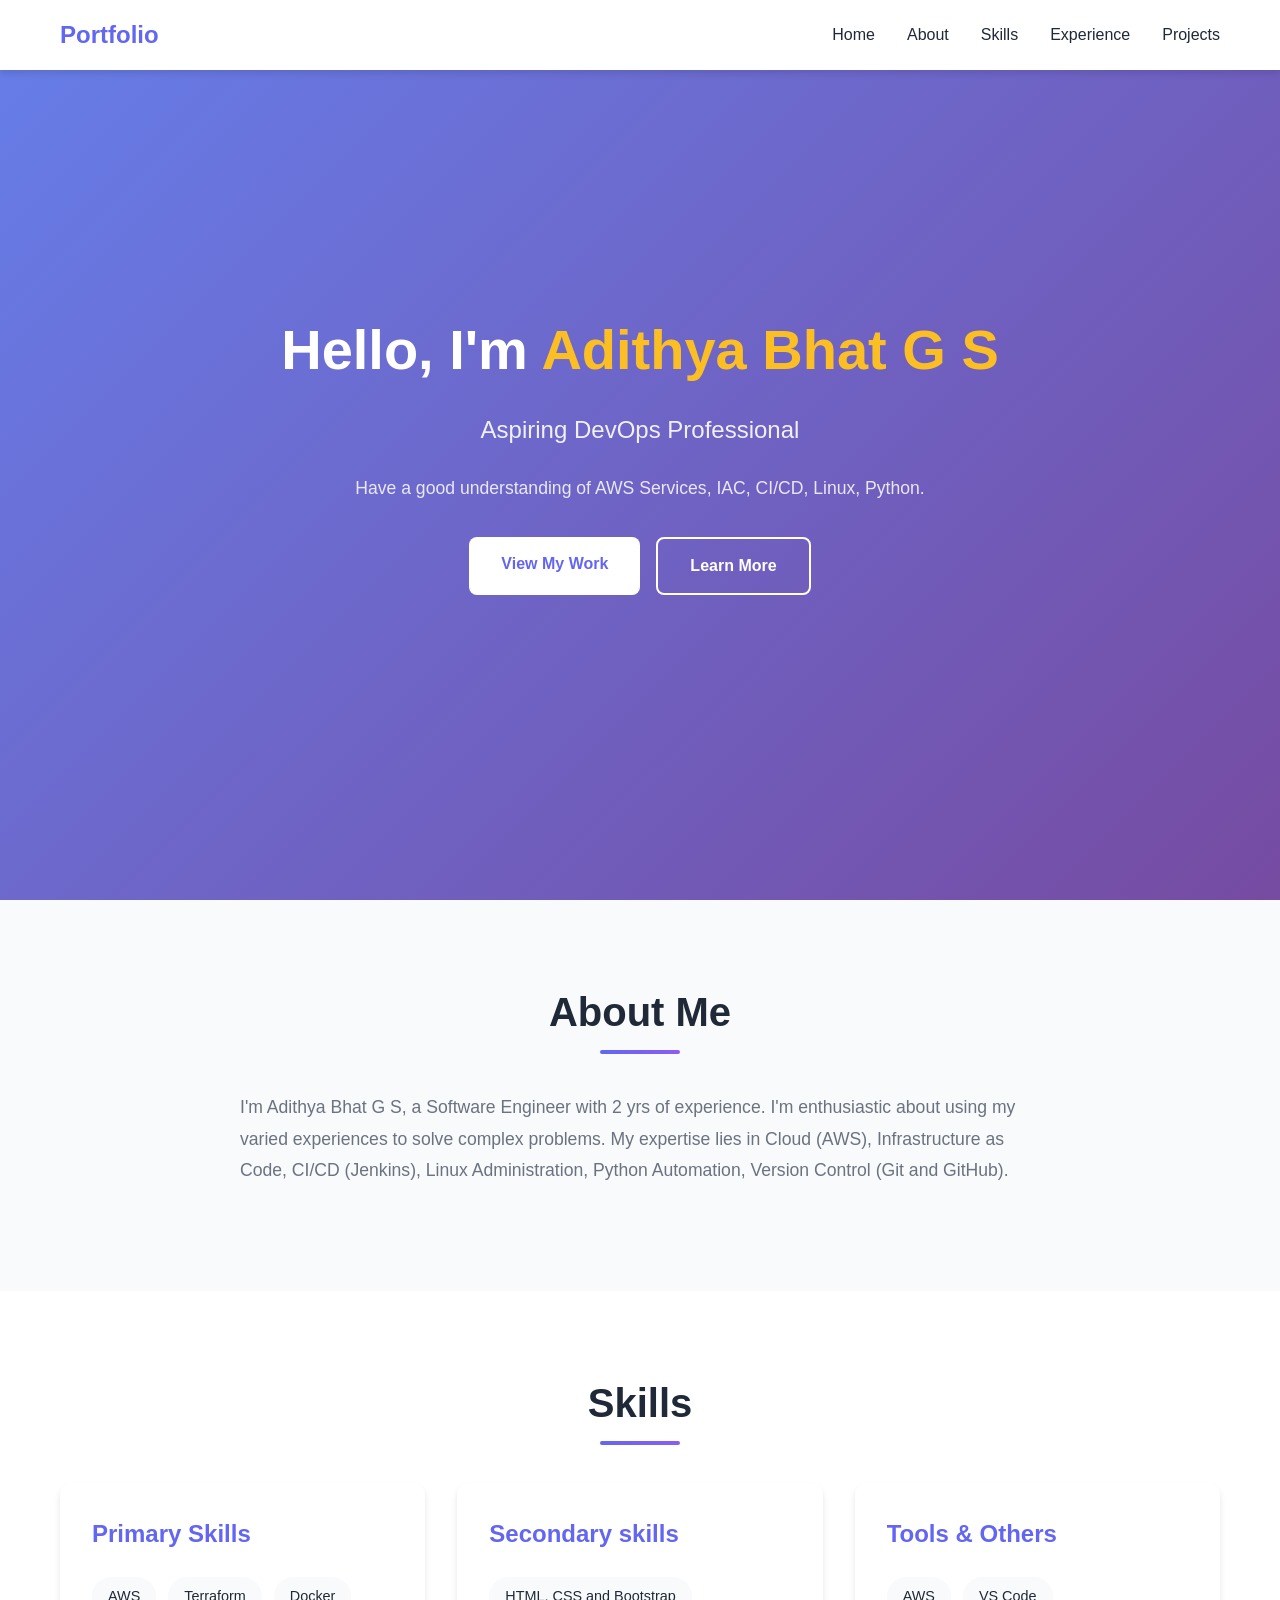
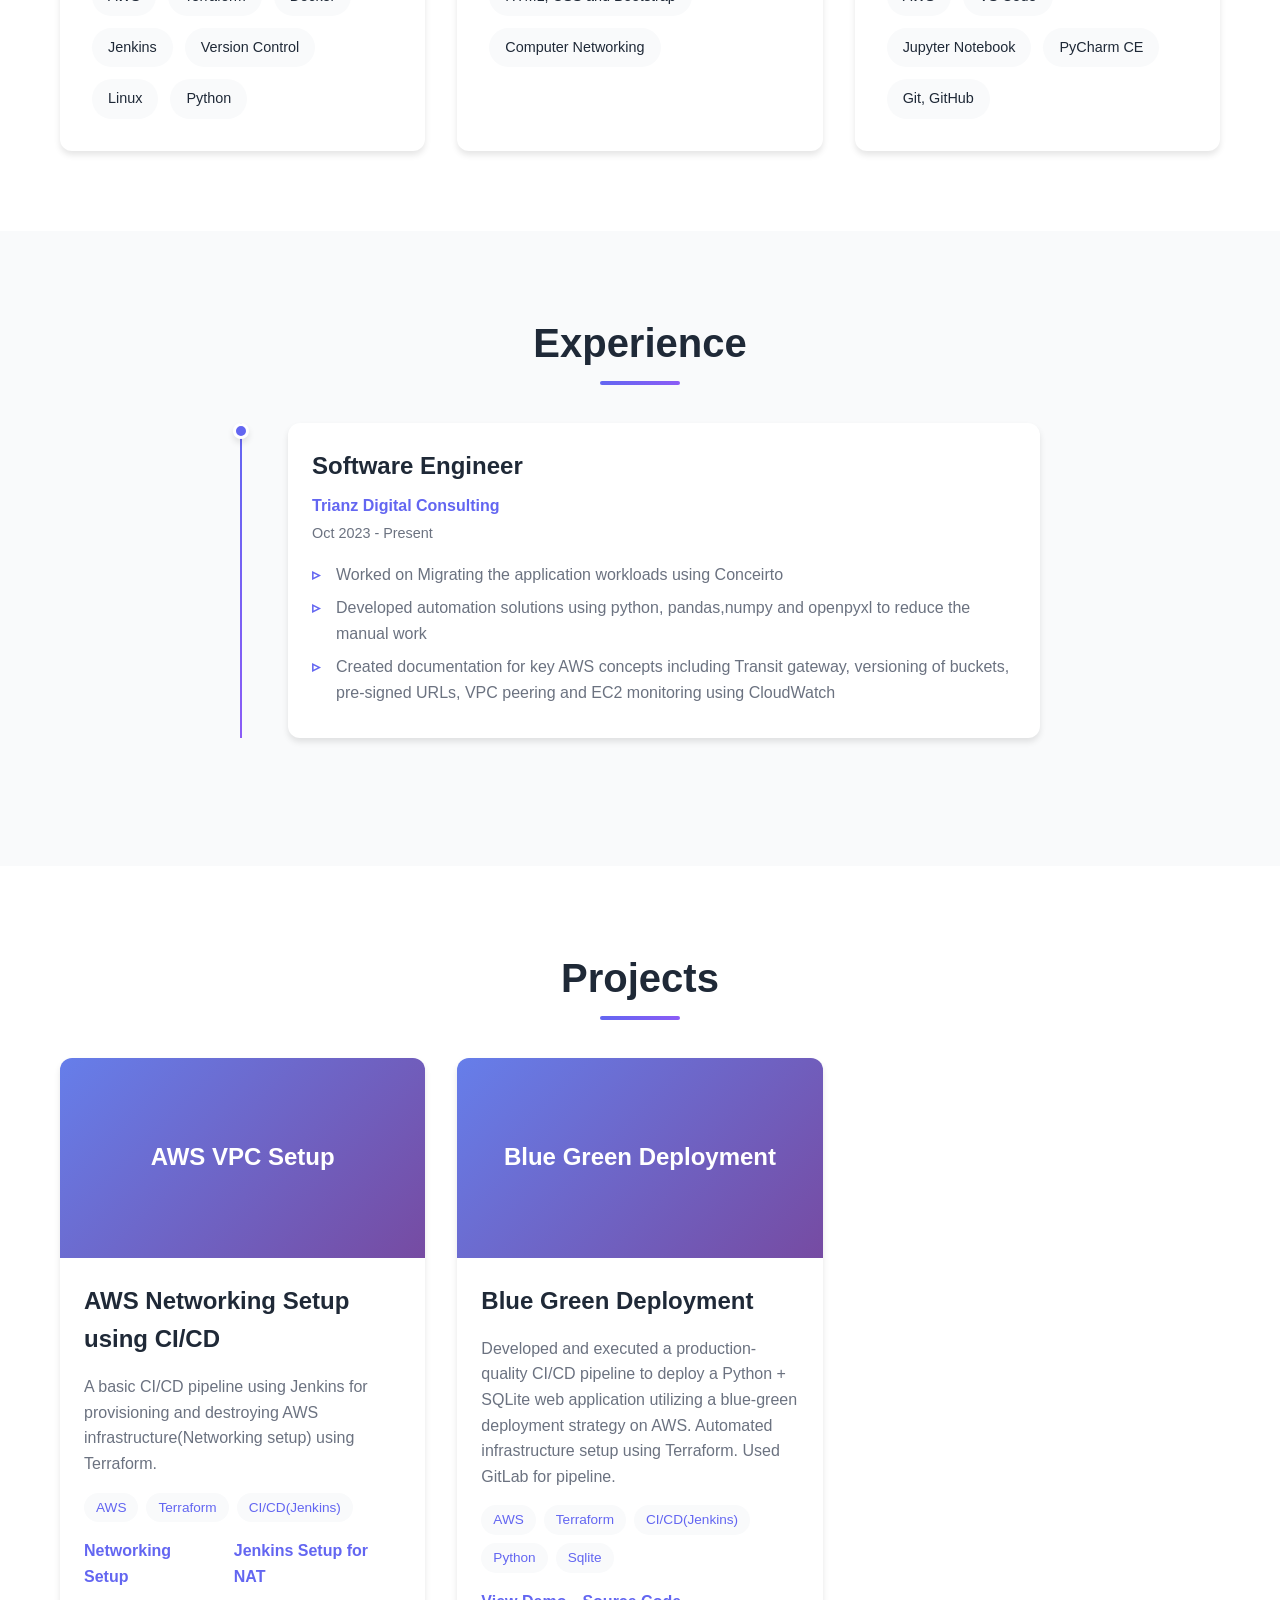
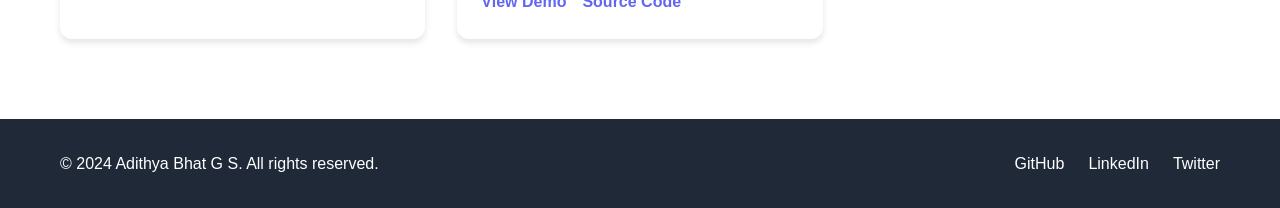
==== app/src/index.html @ 618c8de8 "Modified the creds from Access keys to IAM based authentication" ====
<!DOCTYPE html>
<html lang="en">
<head>
    <meta charset="UTF-8">
    <meta name="viewport" content="width=device-width, initial-scale=1.0">
    <meta name="description" content="Professional Portfolio - Showcasing my projects, skills, and experience">
    <title>My Portfolio</title>
    <link rel="stylesheet" href="./css/styles.css">
</head>
<body>
    <nav class="navbar">
        <div class="container">
            <div class="nav-brand">Portfolio</div>
            <ul class="nav-menu">
                <li><a href="#home" class="nav-link">Home</a></li>
                <li><a href="#about" class="nav-link">About</a></li>
                <li><a href="#skills" class="nav-link">Skills</a></li>
                <li><a href="#experience" class="nav-link">Experience</a></li>
                <li><a href="#projects" class="nav-link">Projects</a></li>
            </ul>
            <div class="hamburger">
                <span></span>
                <span></span>
                <span></span>
            </div>
        </div>
    </nav>

    <section id="home" class="hero">
        <div class="container">
            <div class="hero-content">
                <h1 class="hero-title">Hello, I'm <span class="highlight">Adithya Bhat G S</span></h1>
                <p class="hero-subtitle">Aspiring DevOps Professional</p>
                <p class="hero-description">
                    Have a good understanding of AWS Services, IAC,  CI/CD, Linux, Python.
                </p>
                <div class="hero-buttons">
                    <a href="#projects" class="btn btn-primary">View My Work</a>
                    <a href="#about" class="btn btn-secondary">Learn More</a>
                </div>
            </div>
        </div>
    </section>

    <section id="about" class="about">
        <div class="container">
            <h2 class="section-title">About Me</h2>
            <div class="about-content">
                <div class="about-text">
                    <p>
                        I'm Adithya Bhat G S, a Software Engineer with 2 yrs of experience. I'm enthusiastic about using my varied experiences to solve complex problems. My expertise lies in Cloud (AWS), Infrastructure as Code, CI/CD (Jenkins), Linux Administration, Python Automation, Version Control (Git and GitHub).
                    </p>
                </div>
            </div>
        </div>
    </section>

    <section id="skills" class="skills">
        <div class="container">
            <h2 class="section-title">Skills</h2>
            <div class="skills-grid">
                <div class="skill-category">
                    <h3 class="category-title">Primary Skills</h3>
                    <div class="skill-items">
                        <span class="skill-tag">AWS</span>
                        <span class="skill-tag">Terraform</span>
                        <span class="skill-tag">Docker</span>
                        <span class="skill-tag">Jenkins</span>
                        <span class="skill-tag">Version Control</span>
                        <span class="skill-tag">Linux</span>
                        <span class="skill-tag">Python</span>
                    </div>
                </div>
                <div class="skill-category">
                    <h3 class="category-title">Secondary skills</h3>
                    <div class="skill-items">
                        <span class="skill-tag">HTML, CSS and Bootstrap</span>
                        <span class="skill-tag">Computer Networking</span>
                    </div>
                </div>
                <div class="skill-category">
                    <h3 class="category-title">Tools & Others</h3>
                    <div class="skill-items">
                        <span class="skill-tag">AWS</span>
                        <span class="skill-tag">VS Code</span>
                        <span class="skill-tag">Jupyter Notebook</span>
                        <span class="skill-tag">PyCharm CE</span>
                        <span class="skill-tag">Git, GitHub</span>
                    </div>
                </div>
            </div>
        </div>
    </section>

    <section id="experience" class="experience">
        <div class="container">
            <h2 class="section-title">Experience</h2>
            <div class="timeline">
                <div class="timeline-item">
                    <div class="timeline-marker"></div>
                    <div class="timeline-content">
                        <h3 class="job-title">Software Engineer</h3>
                        <p class="company">Trianz Digital Consulting</p>
                        <p class="duration">Oct 2023 - Present</p>
                        <ul class="achievements">
                            <li>Worked on Migrating the application workloads using Conceirto</li>
                            <li>Developed automation solutions using python, pandas,numpy and openpyxl to reduce the manual work</li>
                            <li>Created documentation for key AWS concepts including Transit gateway, versioning of buckets, pre-signed URLs, VPC peering and EC2 monitoring using CloudWatch</li>
                        </ul>
                    </div>
                </div>
                
        </div>
    </section>

    <section id="projects" class="projects">
        <div class="container">
            <h2 class="section-title">Projects</h2>
            <div class="projects-grid">
                <div class="project-card">
                    <div class="project-image">
                        <div class="placeholder-image">AWS VPC Setup</div>
                    </div>
                    <div class="project-content">
                        <h3 class="project-title">AWS Networking Setup using CI/CD</h3>
                        <p class="project-description">
                            A basic CI/CD pipeline using Jenkins for provisioning and destroying AWS infrastructure(Networking setup) using Terraform.</p>
                        <div class="project-tags">
                            <span class="tag">AWS</span>
                            <span class="tag">Terraform</span>
                            <span class="tag">CI/CD(Jenkins)</span>
                        </div>
                        <div class="project-links">
                            <a href="https://github.com/AdithyaBhatGS/natGateway" class="project-link">Networking Setup </a>
                            <a href="https://github.com/AdithyaBhatGS/jenkins-setup" class="project-link">Jenkins Setup for NAT</a>
                        </div>
                    </div>
                </div>
                <div class="project-card">
                    <div class="project-image">
                        <div class="placeholder-image">Blue Green Deployment</div>
                    </div>
                    <div class="project-content">
                        <h3 class="project-title">Blue Green Deployment</h3>
                        <p class="project-description">
                            Developed and executed a production-quality CI/CD pipeline to deploy a Python + SQLite web application utilizing a blue-green deployment strategy on AWS. Automated infrastructure setup using Terraform. Used GitLab for pipeline.
                        </p>
                        <div class="project-tags">
                            <span class="tag">AWS</span>
                            <span class="tag">Terraform</span>
                            <span class="tag">CI/CD(Jenkins)</span>
                            <span class="tag">Python</span>
                            <span class="tag">Sqlite</span>
                        </div>
                        <div class="project-links">
                            <a href="#" class="project-link">View Demo</a>
                            <a href="#" class="project-link">Source Code</a>
                        </div>
                    </div>
                </div>
            </div>
        </div>
    </section>

    <footer class="footer">
        <div class="container">
            <div class="footer-content">
                <p>&copy; 2024 Adithya Bhat G S. All rights reserved.</p>
                <div class="social-links">
                    <a href="https://github.com/AdithyaBhatGS" class="social-link">GitHub</a>
                    <a href="#" class="social-link">LinkedIn</a>
                    <a href="#" class="social-link">Twitter</a>
                </div>
            </div>
        </div>
    </footer>

    <script src="./js/script.js"></script>
</body>
</html>
---- app/src/css/styles.css ----
* {
    margin: 0;
    padding: 0;
    box-sizing: border-box;
}

:root {
    --primary-color: #6366f1;
    --secondary-color: #8b5cf6;
    --text-dark: #1f2937;
    --text-light: #6b7280;
    --bg-light: #f9fafb;
    --white: #ffffff;
    --border-color: #e5e7eb;
    --shadow: 0 4px 6px rgba(0, 0, 0, 0.1);
    --shadow-lg: 0 10px 25px rgba(0, 0, 0, 0.1);
}

html {
    scroll-behavior: smooth;
}

body {
    font-family: -apple-system, BlinkMacSystemFont, 'Segoe UI', Roboto, 'Helvetica Neue', Arial, sans-serif;
    line-height: 1.6;
    color: var(--text-dark);
    background-color: var(--white);
}

.container {
    max-width: 1200px;
    margin: 0 auto;
    padding: 0 20px;
}

.navbar {
    position: fixed;
    top: 0;
    width: 100%;
    background-color: var(--white);
    box-shadow: var(--shadow);
    z-index: 1000;
    transition: all 0.3s ease;
}

.navbar .container {
    display: flex;
    justify-content: space-between;
    align-items: center;
    padding: 1rem 20px;
}

.nav-brand {
    font-size: 1.5rem;
    font-weight: 700;
    color: var(--primary-color);
}

.nav-menu {
    display: flex;
    list-style: none;
    gap: 2rem;
}

.nav-link {
    text-decoration: none;
    color: var(--text-dark);
    font-weight: 500;
    transition: color 0.3s ease;
    position: relative;
}

.nav-link::after {
    content: '';
    position: absolute;
    bottom: -5px;
    left: 0;
    width: 0;
    height: 2px;
    background-color: var(--primary-color);
    transition: width 0.3s ease;
}

.nav-link:hover {
    color: var(--primary-color);
}

.nav-link:hover::after {
    width: 100%;
}

.hamburger {
    display: none;
    flex-direction: column;
    cursor: pointer;
    gap: 4px;
}

.hamburger span {
    width: 25px;
    height: 3px;
    background-color: var(--text-dark);
    transition: all 0.3s ease;
}

.hero {
    min-height: 100vh;
    display: flex;
    align-items: center;
    background: linear-gradient(135deg, #667eea 0%, #764ba2 100%);
    color: var(--white);
    padding-top: 80px;
}

.hero-content {
    text-align: center;
    animation: fadeInUp 1s ease;
}

.hero-title {
    font-size: 3.5rem;
    margin-bottom: 1rem;
    font-weight: 700;
}

.highlight {
    color: #fbbf24;
}

.hero-subtitle {
    font-size: 1.5rem;
    margin-bottom: 1.5rem;
    opacity: 0.9;
}

.hero-description {
    font-size: 1.1rem;
    max-width: 600px;
    margin: 0 auto 2rem;
    opacity: 0.85;
    line-height: 1.8;
}

.hero-buttons {
    display: flex;
    gap: 1rem;
    justify-content: center;
    flex-wrap: wrap;
}

.btn {
    padding: 0.875rem 2rem;
    text-decoration: none;
    border-radius: 8px;
    font-weight: 600;
    transition: all 0.3s ease;
    display: inline-block;
}

.btn-primary {
    background-color: var(--white);
    color: var(--primary-color);
}

.btn-primary:hover {
    transform: translateY(-2px);
    box-shadow: var(--shadow-lg);
}

.btn-secondary {
    background-color: transparent;
    color: var(--white);
    border: 2px solid var(--white);
}

.btn-secondary:hover {
    background-color: var(--white);
    color: var(--primary-color);
}

section {
    padding: 5rem 0;
}

.section-title {
    font-size: 2.5rem;
    text-align: center;
    margin-bottom: 3rem;
    position: relative;
    color: var(--text-dark);
}

.section-title::after {
    content: '';
    position: absolute;
    bottom: -10px;
    left: 50%;
    transform: translateX(-50%);
    width: 80px;
    height: 4px;
    background: linear-gradient(90deg, var(--primary-color), var(--secondary-color));
    border-radius: 2px;
}

.about {
    background-color: var(--bg-light);
}

.about-content {
    max-width: 800px;
    margin: 0 auto;
}

.about-text p {
    font-size: 1.1rem;
    color: var(--text-light);
    margin-bottom: 1.5rem;
    line-height: 1.8;
}

.skills-grid {
    display: grid;
    grid-template-columns: repeat(auto-fit, minmax(280px, 1fr));
    gap: 2rem;
}

.skill-category {
    background-color: var(--white);
    padding: 2rem;
    border-radius: 12px;
    box-shadow: var(--shadow);
    transition: transform 0.3s ease;
}

.skill-category:hover {
    transform: translateY(-5px);
}

.category-title {
    font-size: 1.5rem;
    margin-bottom: 1.5rem;
    color: var(--primary-color);
}

.skill-items {
    display: flex;
    flex-wrap: wrap;
    gap: 0.75rem;
}

.skill-tag {
    background-color: var(--bg-light);
    color: var(--text-dark);
    padding: 0.5rem 1rem;
    border-radius: 20px;
    font-size: 0.9rem;
    font-weight: 500;
    transition: all 0.3s ease;
}

.skill-tag:hover {
    background-color: var(--primary-color);
    color: var(--white);
    transform: scale(1.05);
}

.experience {
    background-color: var(--bg-light);
}

.timeline {
    max-width: 800px;
    margin: 0 auto;
    position: relative;
}

.timeline::before {
    content: '';
    position: absolute;
    left: 0;
    top: 0;
    bottom: 0;
    width: 2px;
    background: linear-gradient(180deg, var(--primary-color), var(--secondary-color));
}

.timeline-item {
    position: relative;
    padding-left: 3rem;
    margin-bottom: 3rem;
}

.timeline-marker {
    position: absolute;
    left: -7px;
    top: 0;
    width: 16px;
    height: 16px;
    border-radius: 50%;
    background-color: var(--primary-color);
    border: 3px solid var(--white);
    box-shadow: var(--shadow);
}

.timeline-content {
    background-color: var(--white);
    padding: 1.5rem;
    border-radius: 12px;
    box-shadow: var(--shadow);
    transition: transform 0.3s ease;
}

.timeline-content:hover {
    transform: translateX(5px);
}

.job-title {
    font-size: 1.5rem;
    color: var(--text-dark);
    margin-bottom: 0.5rem;
}

.company {
    color: var(--primary-color);
    font-weight: 600;
    margin-bottom: 0.25rem;
}

.duration {
    color: var(--text-light);
    font-size: 0.9rem;
    margin-bottom: 1rem;
}

.achievements {
    list-style: none;
    margin-left: 0;
}

.achievements li {
    padding-left: 1.5rem;
    margin-bottom: 0.5rem;
    position: relative;
    color: var(--text-light);
}

.achievements li::before {
    content: '▹';
    position: absolute;
    left: 0;
    color: var(--primary-color);
    font-weight: bold;
}

.projects-grid {
    display: grid;
    grid-template-columns: repeat(auto-fill, minmax(300px, 1fr));
    gap: 2rem;
}

.project-card {
    background-color: var(--white);
    border-radius: 12px;
    overflow: hidden;
    box-shadow: var(--shadow);
    transition: all 0.3s ease;
}

.project-card:hover {
    transform: translateY(-10px);
    box-shadow: var(--shadow-lg);
}

.project-image {
    height: 200px;
    background: linear-gradient(135deg, #667eea 0%, #764ba2 100%);
    display: flex;
    align-items: center;
    justify-content: center;
}

.placeholder-image {
    color: var(--white);
    font-size: 1.5rem;
    font-weight: 600;
}

.project-content {
    padding: 1.5rem;
}

.project-title {
    font-size: 1.5rem;
    margin-bottom: 1rem;
    color: var(--text-dark);
}

.project-description {
    color: var(--text-light);
    margin-bottom: 1rem;
    line-height: 1.6;
}

.project-tags {
    display: flex;
    flex-wrap: wrap;
    gap: 0.5rem;
    margin-bottom: 1rem;
}

.tag {
    background-color: var(--bg-light);
    color: var(--primary-color);
    padding: 0.25rem 0.75rem;
    border-radius: 15px;
    font-size: 0.85rem;
    font-weight: 500;
}

.project-links {
    display: flex;
    gap: 1rem;
}

.project-link {
    color: var(--primary-color);
    text-decoration: none;
    font-weight: 600;
    transition: color 0.3s ease;
}

.project-link:hover {
    color: var(--secondary-color);
    text-decoration: underline;
}

.footer {
    background-color: var(--text-dark);
    color: var(--white);
    padding: 2rem 0;
    text-align: center;
}

.footer-content {
    display: flex;
    justify-content: space-between;
    align-items: center;
    flex-wrap: wrap;
    gap: 1rem;
}

.social-links {
    display: flex;
    gap: 1.5rem;
}

.social-link {
    color: var(--white);
    text-decoration: none;
    transition: color 0.3s ease;
}

.social-link:hover {
    color: var(--primary-color);
}

@keyframes fadeInUp {
    from {
        opacity: 0;
        transform: translateY(30px);
    }
    to {
        opacity: 1;
        transform: translateY(0);
    }
}

@media (max-width: 768px) {
    .nav-menu {
        position: fixed;
        left: -100%;
        top: 70px;
        flex-direction: column;
        background-color: var(--white);
        width: 100%;
        text-align: center;
        transition: left 0.3s ease;
        box-shadow: var(--shadow);
        padding: 2rem 0;
    }

    .nav-menu.active {
        left: 0;
    }

    .hamburger {
        display: flex;
    }

    .hamburger.active span:nth-child(1) {
        transform: rotate(45deg) translate(5px, 5px);
    }

    .hamburger.active span:nth-child(2) {
        opacity: 0;
    }

    .hamburger.active span:nth-child(3) {
        transform: rotate(-45deg) translate(7px, -6px);
    }

    .hero-title {
        font-size: 2.5rem;
    }

    .hero-subtitle {
        font-size: 1.2rem;
    }

    .section-title {
        font-size: 2rem;
    }

    .timeline::before {
        left: 0;
    }

    .projects-grid {
        grid-template-columns: 1fr;
    }

    .footer-content {
        flex-direction: column;
        text-align: center;
    }
}

@media (max-width: 480px) {
    .hero-title {
        font-size: 2rem;
    }

    .hero-buttons {
        flex-direction: column;
    }

    .btn {
        width: 100%;
    }
}
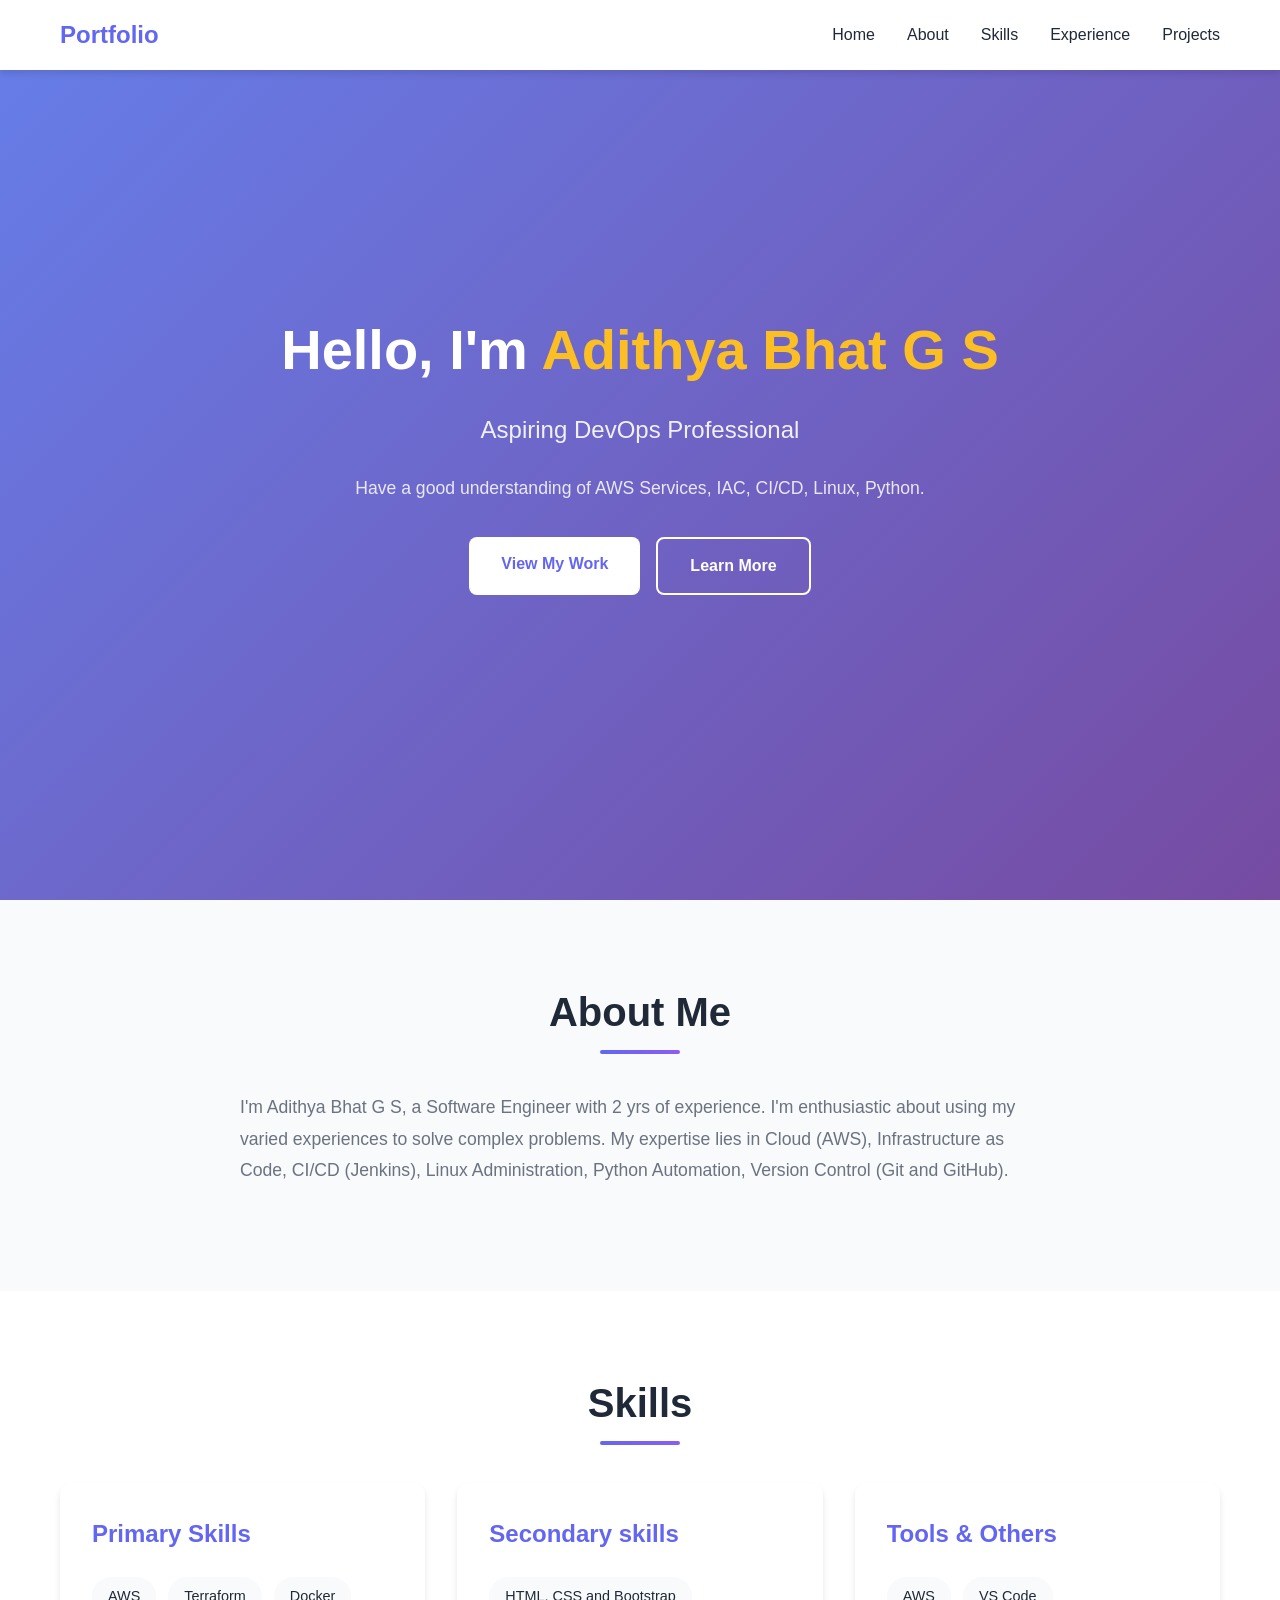
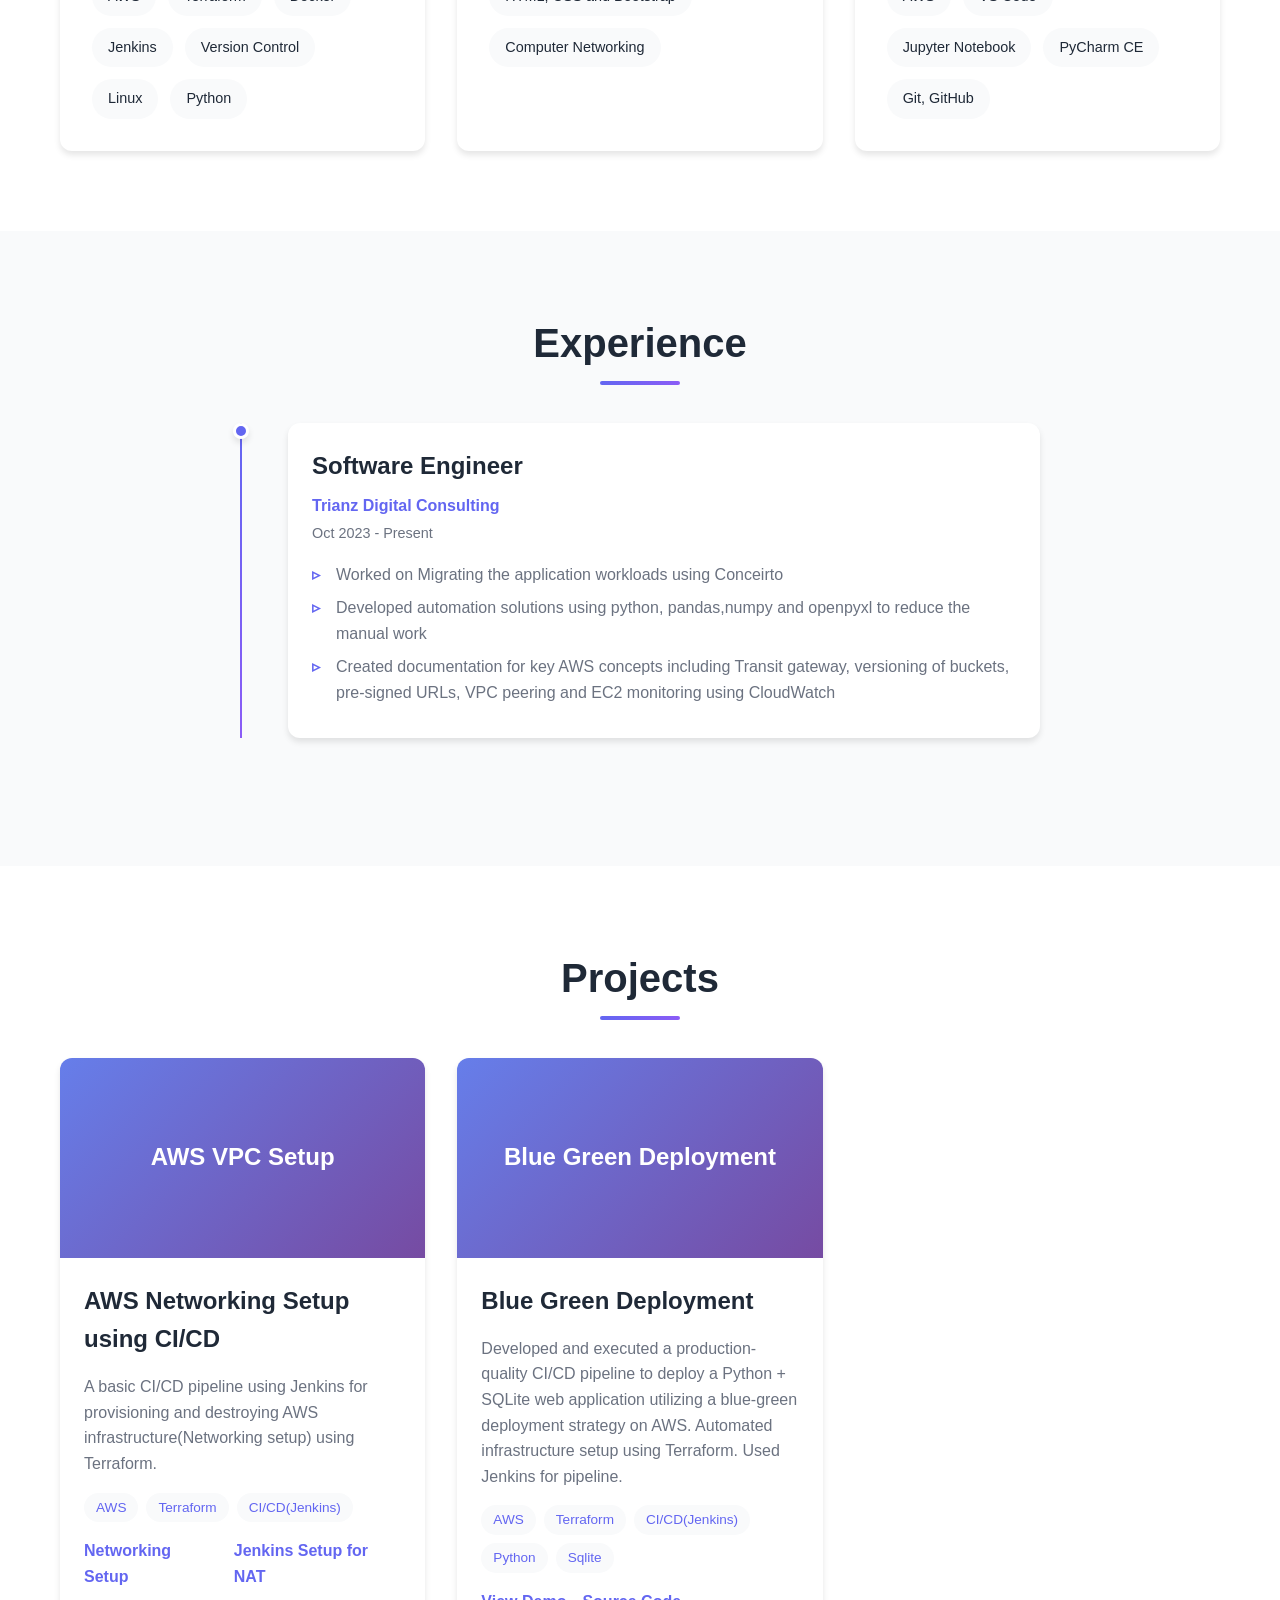
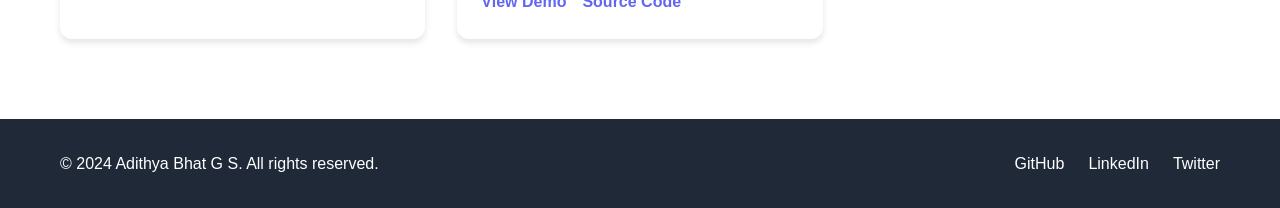
==== commit d5b7b9bb: "Modified the app and infra to trigger the dev and prod" ====
--- a/app/src/index.html
+++ b/app/src/index.html
@@ -143,7 +143,7 @@
                     <div class="project-content">
                         <h3 class="project-title">Blue Green Deployment</h3>
                         <p class="project-description">
-                            Developed and executed a production-quality CI/CD pipeline to deploy a Python + SQLite web application utilizing a blue-green deployment strategy on AWS. Automated infrastructure setup using Terraform. Used GitLab for pipeline.
+                            Developed and executed a production-quality CI/CD pipeline to deploy a Python + SQLite web application utilizing a blue-green deployment strategy on AWS. Automated infrastructure setup using Terraform. Used Jenkins for pipeline.
                         </p>
                         <div class="project-tags">
                             <span class="tag">AWS</span>
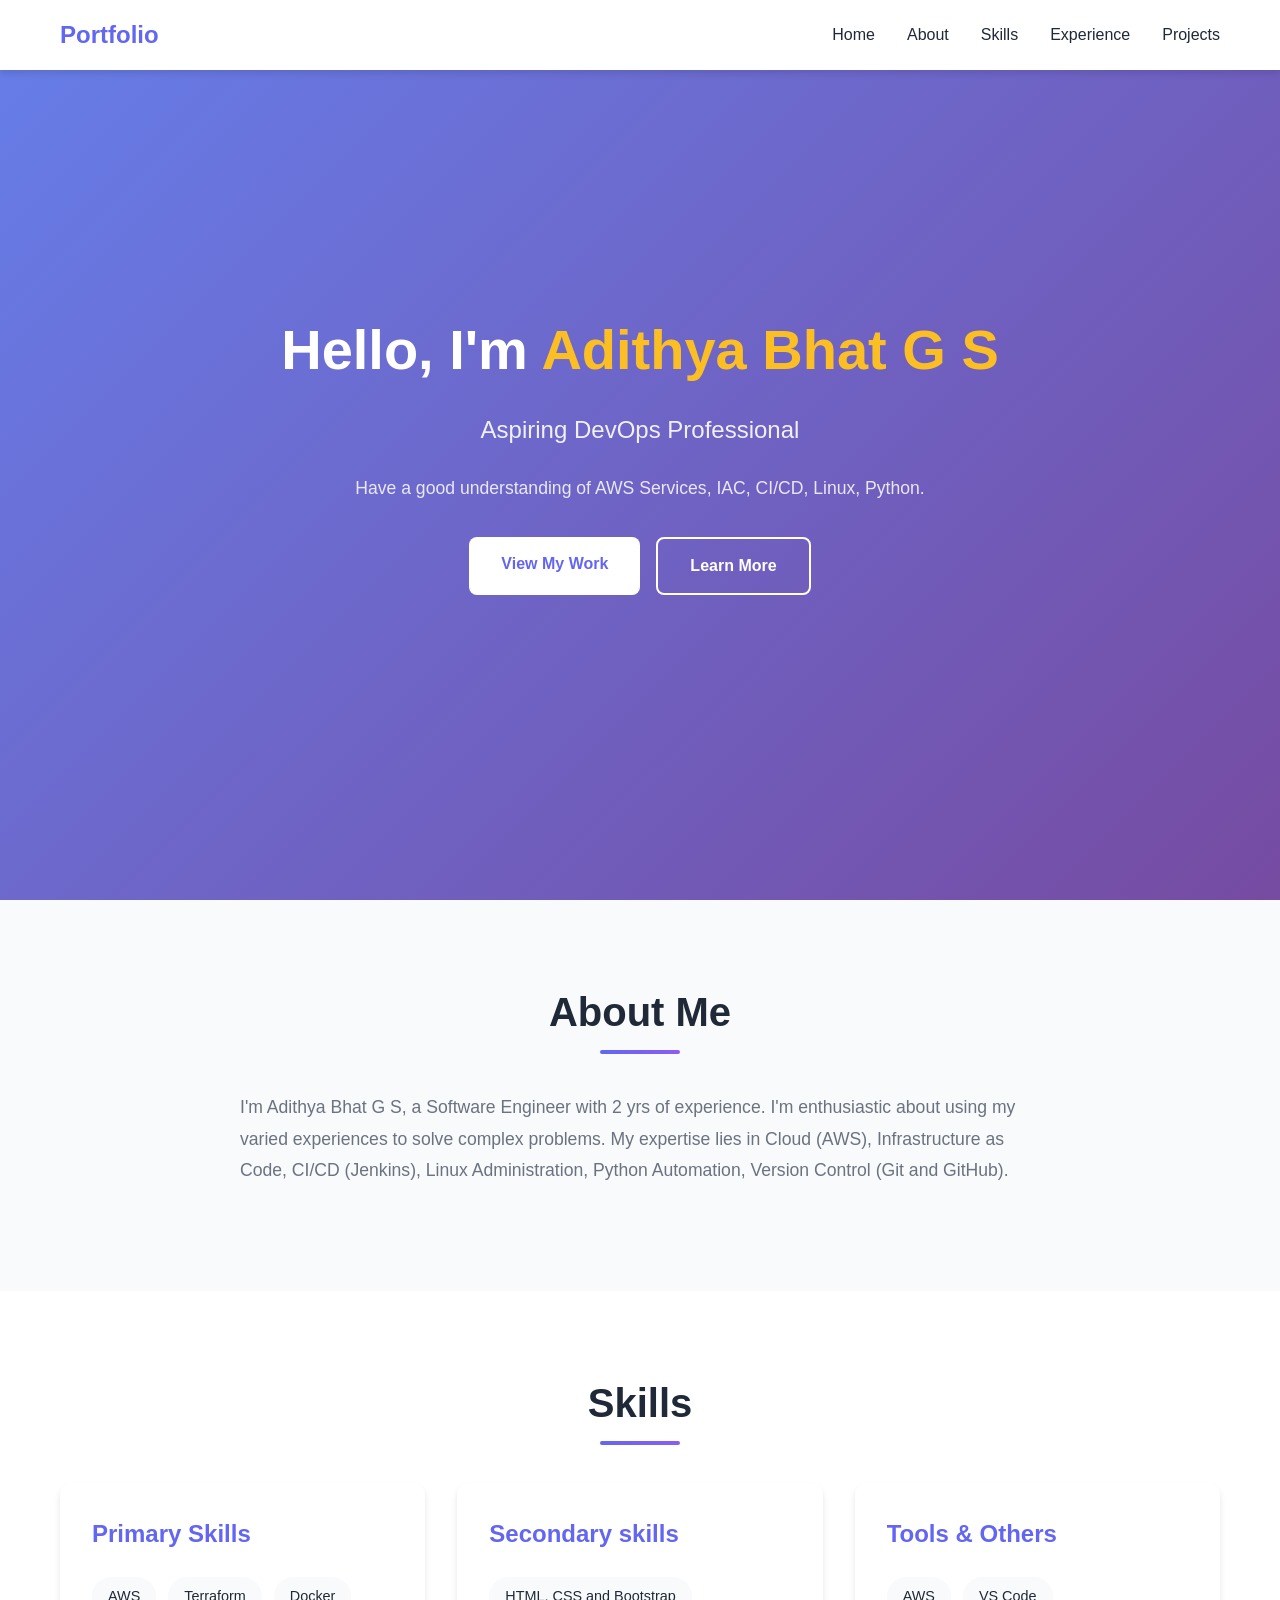
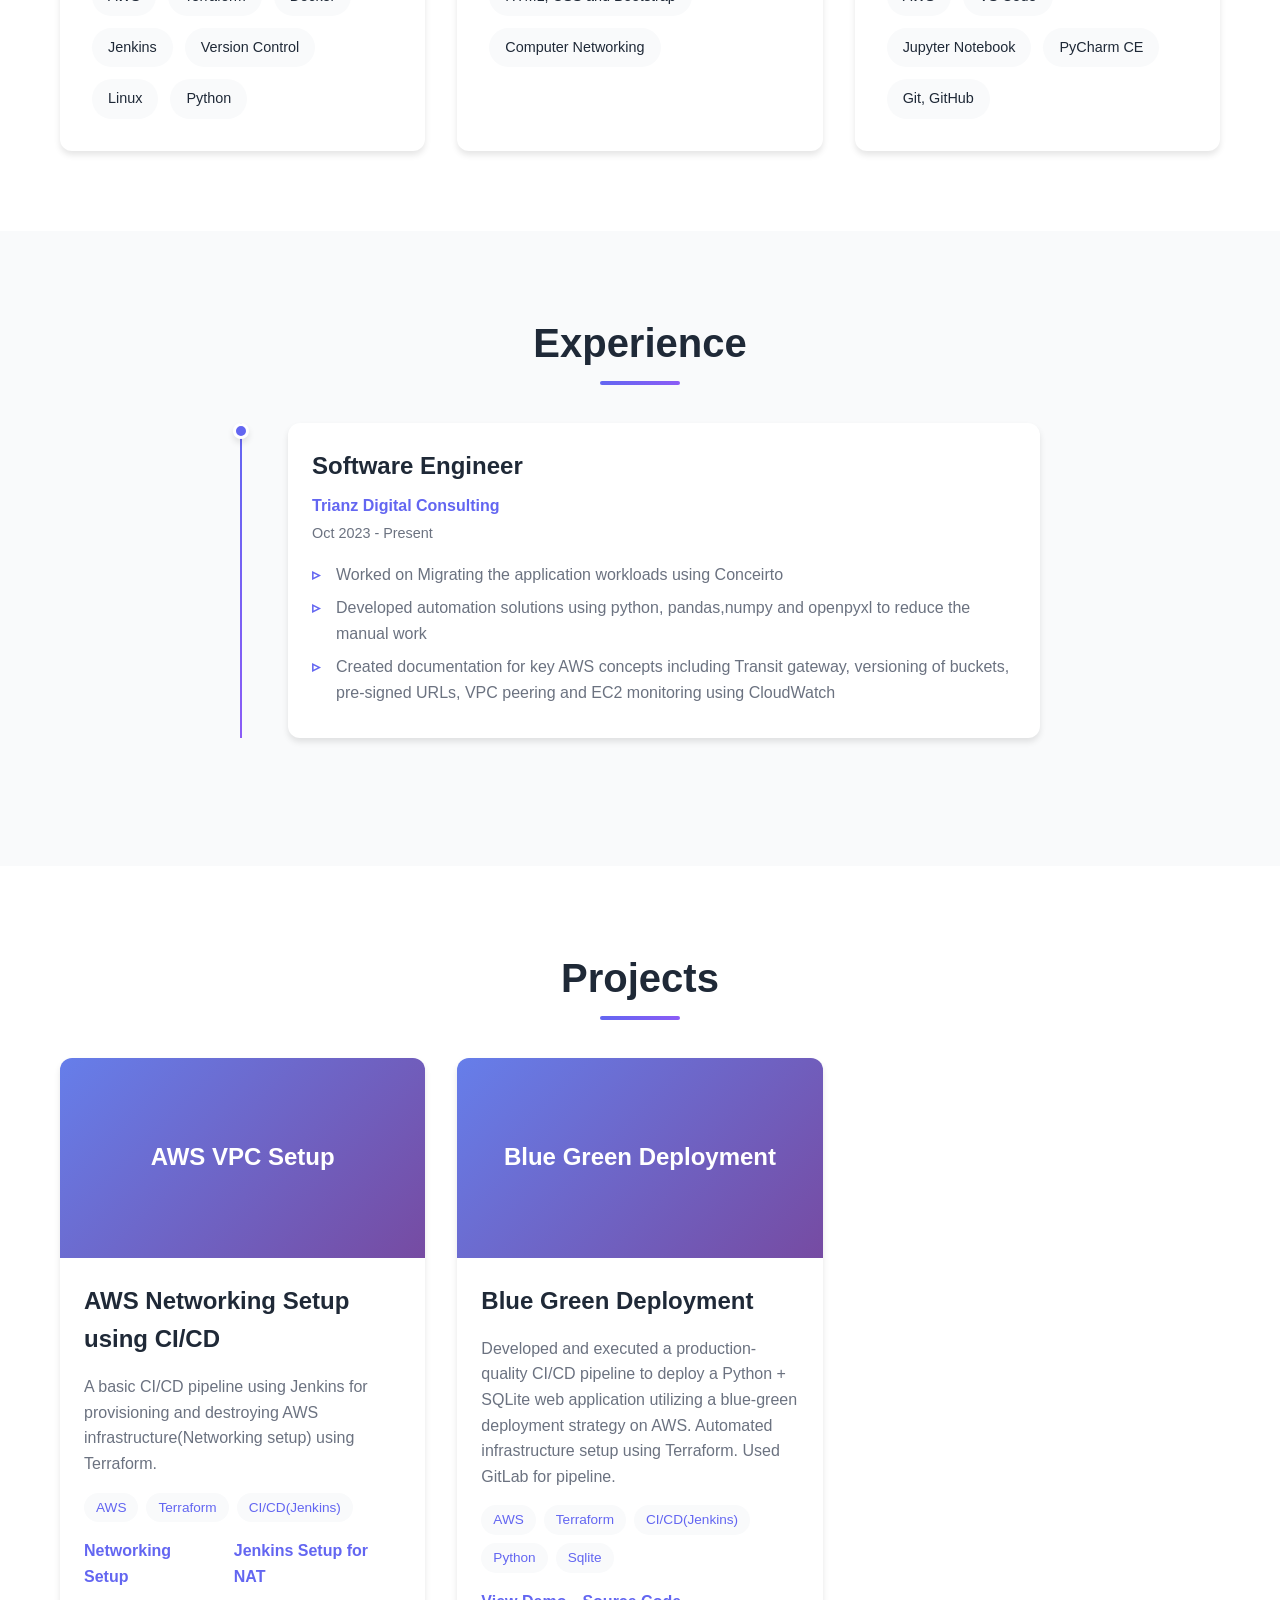
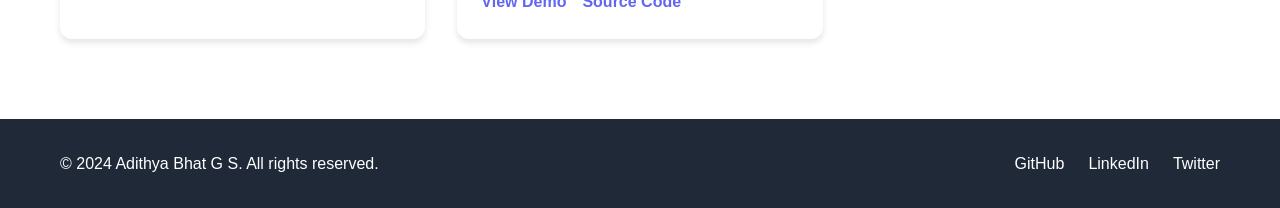
==== commit d9d26528: "Modified the creds to fix the issue with prod trigger" ====
--- a/app/src/index.html
+++ b/app/src/index.html
@@ -143,7 +143,7 @@
                     <div class="project-content">
                         <h3 class="project-title">Blue Green Deployment</h3>
                         <p class="project-description">
-                            Developed and executed a production-quality CI/CD pipeline to deploy a Python + SQLite web application utilizing a blue-green deployment strategy on AWS. Automated infrastructure setup using Terraform. Used Jenkins for pipeline.
+                            Developed and executed a production-quality CI/CD pipeline to deploy a Python + SQLite web application utilizing a blue-green deployment strategy on AWS. Automated infrastructure setup using Terraform. Used GitLab for pipeline.
                         </p>
                         <div class="project-tags">
                             <span class="tag">AWS</span>
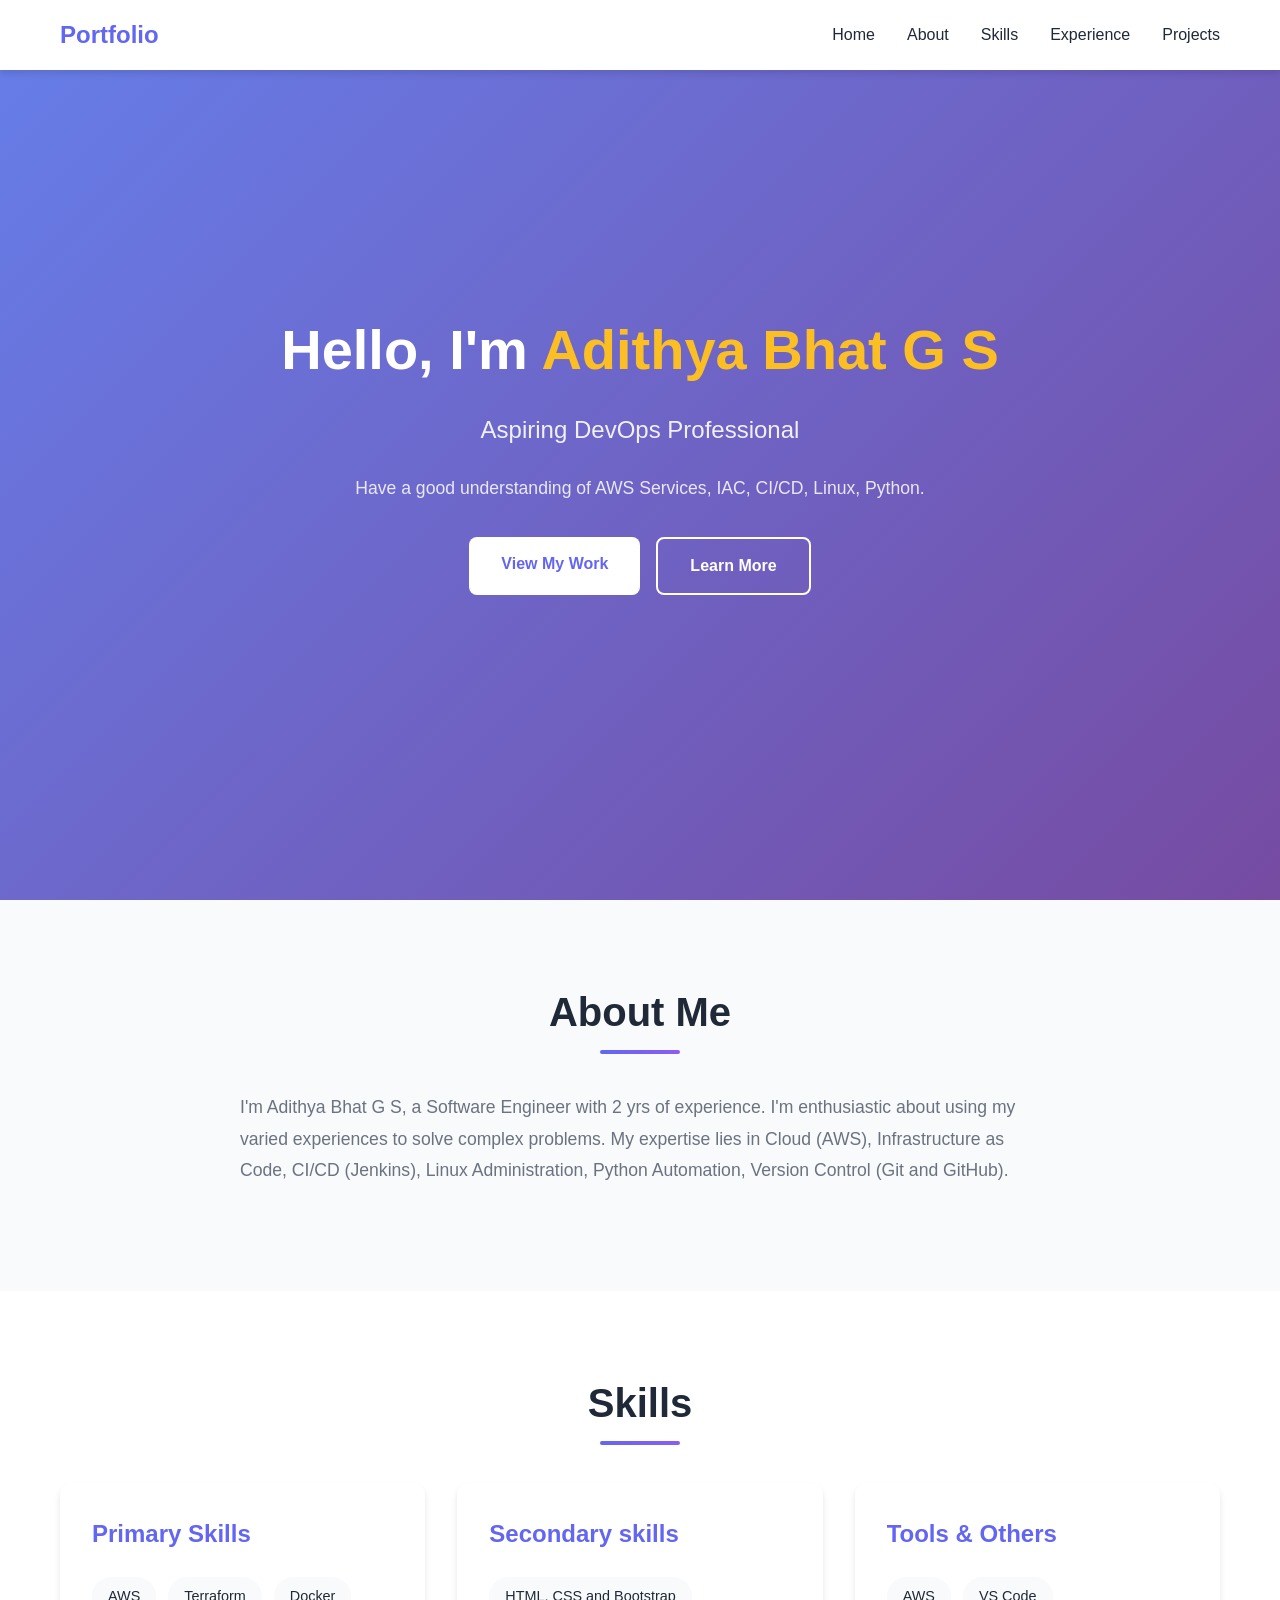
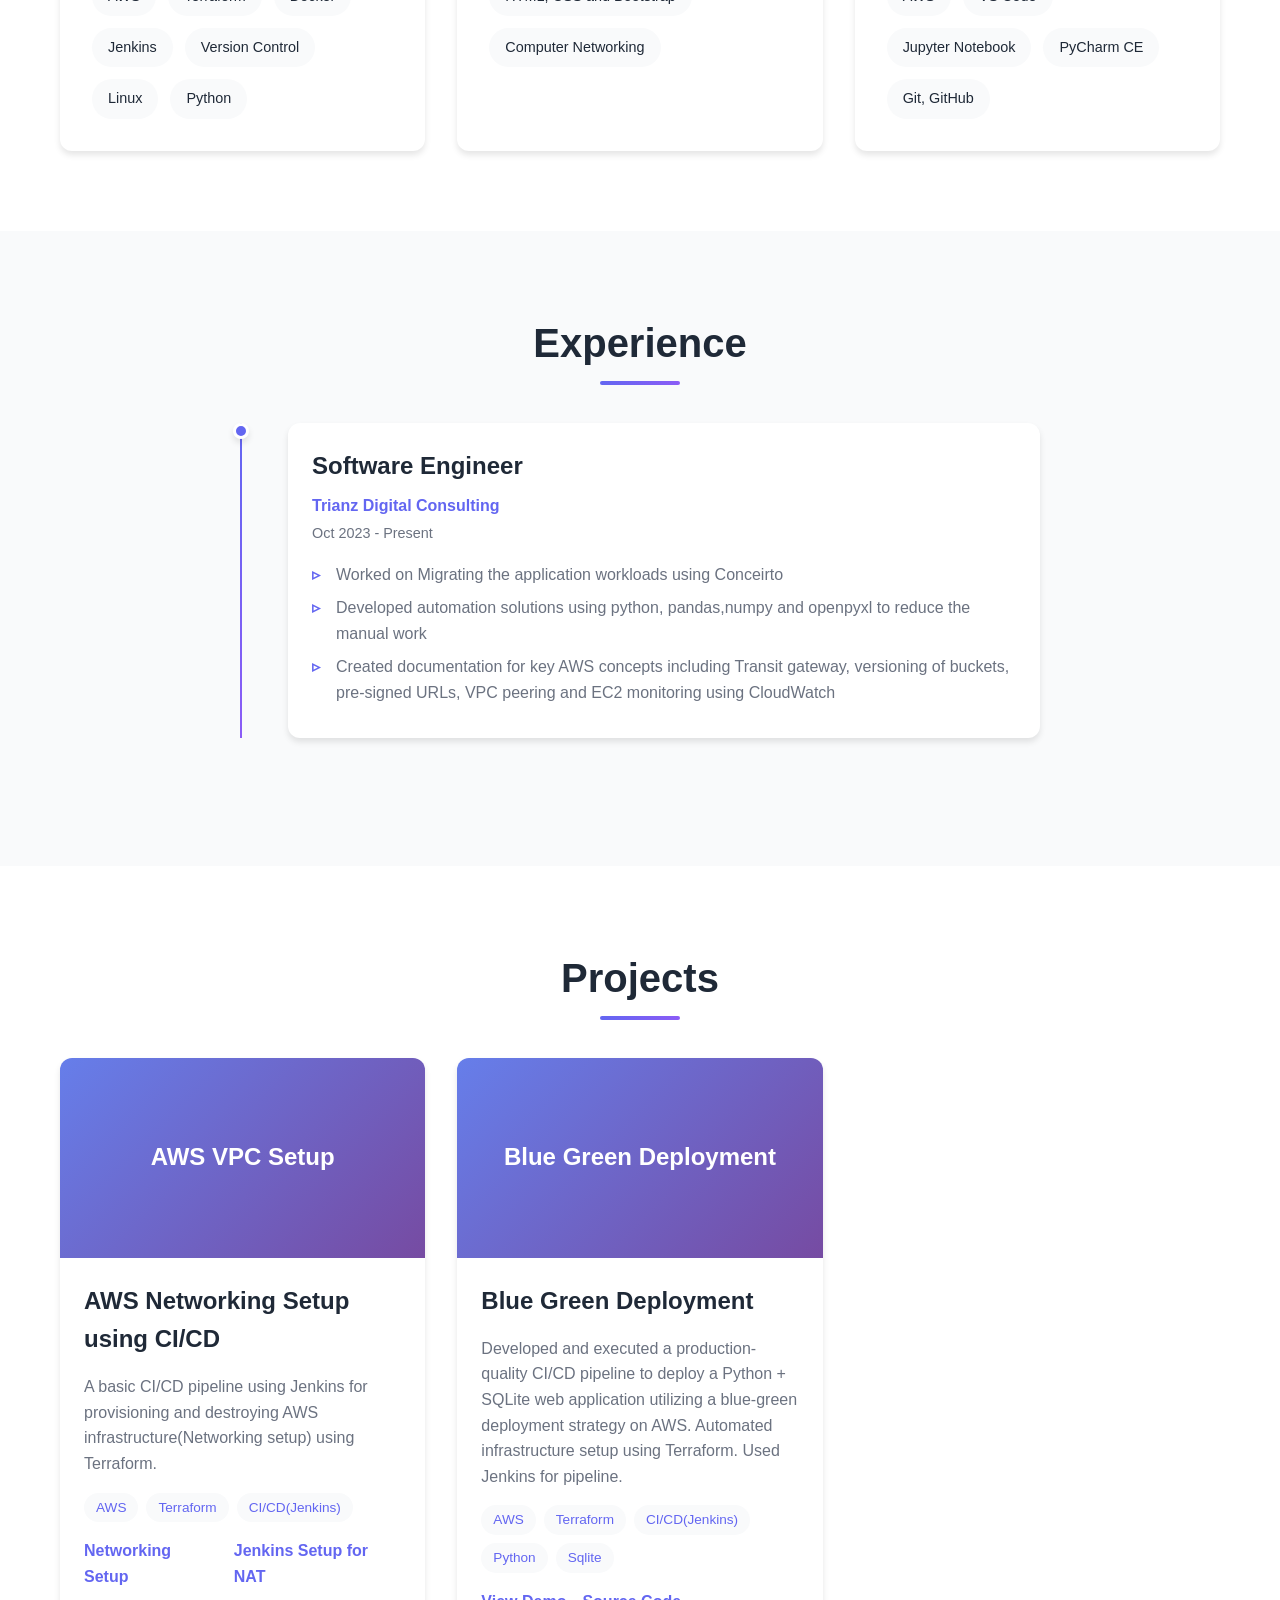
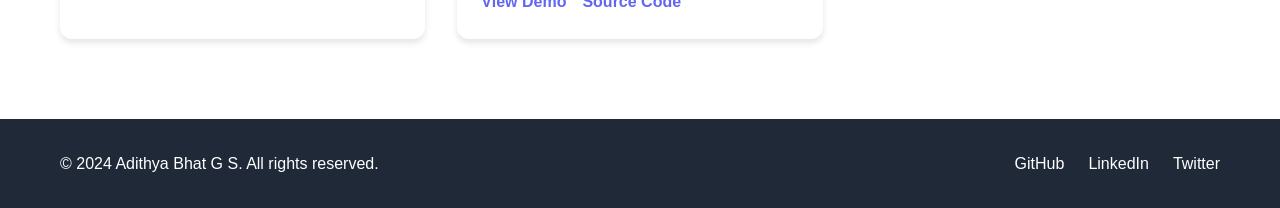
==== commit 854dba4c: "Trying to fix the issue with creds" ====
--- a/app/src/index.html
+++ b/app/src/index.html
@@ -143,7 +143,7 @@
                     <div class="project-content">
                         <h3 class="project-title">Blue Green Deployment</h3>
                         <p class="project-description">
-                            Developed and executed a production-quality CI/CD pipeline to deploy a Python + SQLite web application utilizing a blue-green deployment strategy on AWS. Automated infrastructure setup using Terraform. Used GitLab for pipeline.
+                            Developed and executed a production-quality CI/CD pipeline to deploy a Python + SQLite web application utilizing a blue-green deployment strategy on AWS. Automated infrastructure setup using Terraform. Used Jenkins for pipeline.
                         </p>
                         <div class="project-tags">
                             <span class="tag">AWS</span>
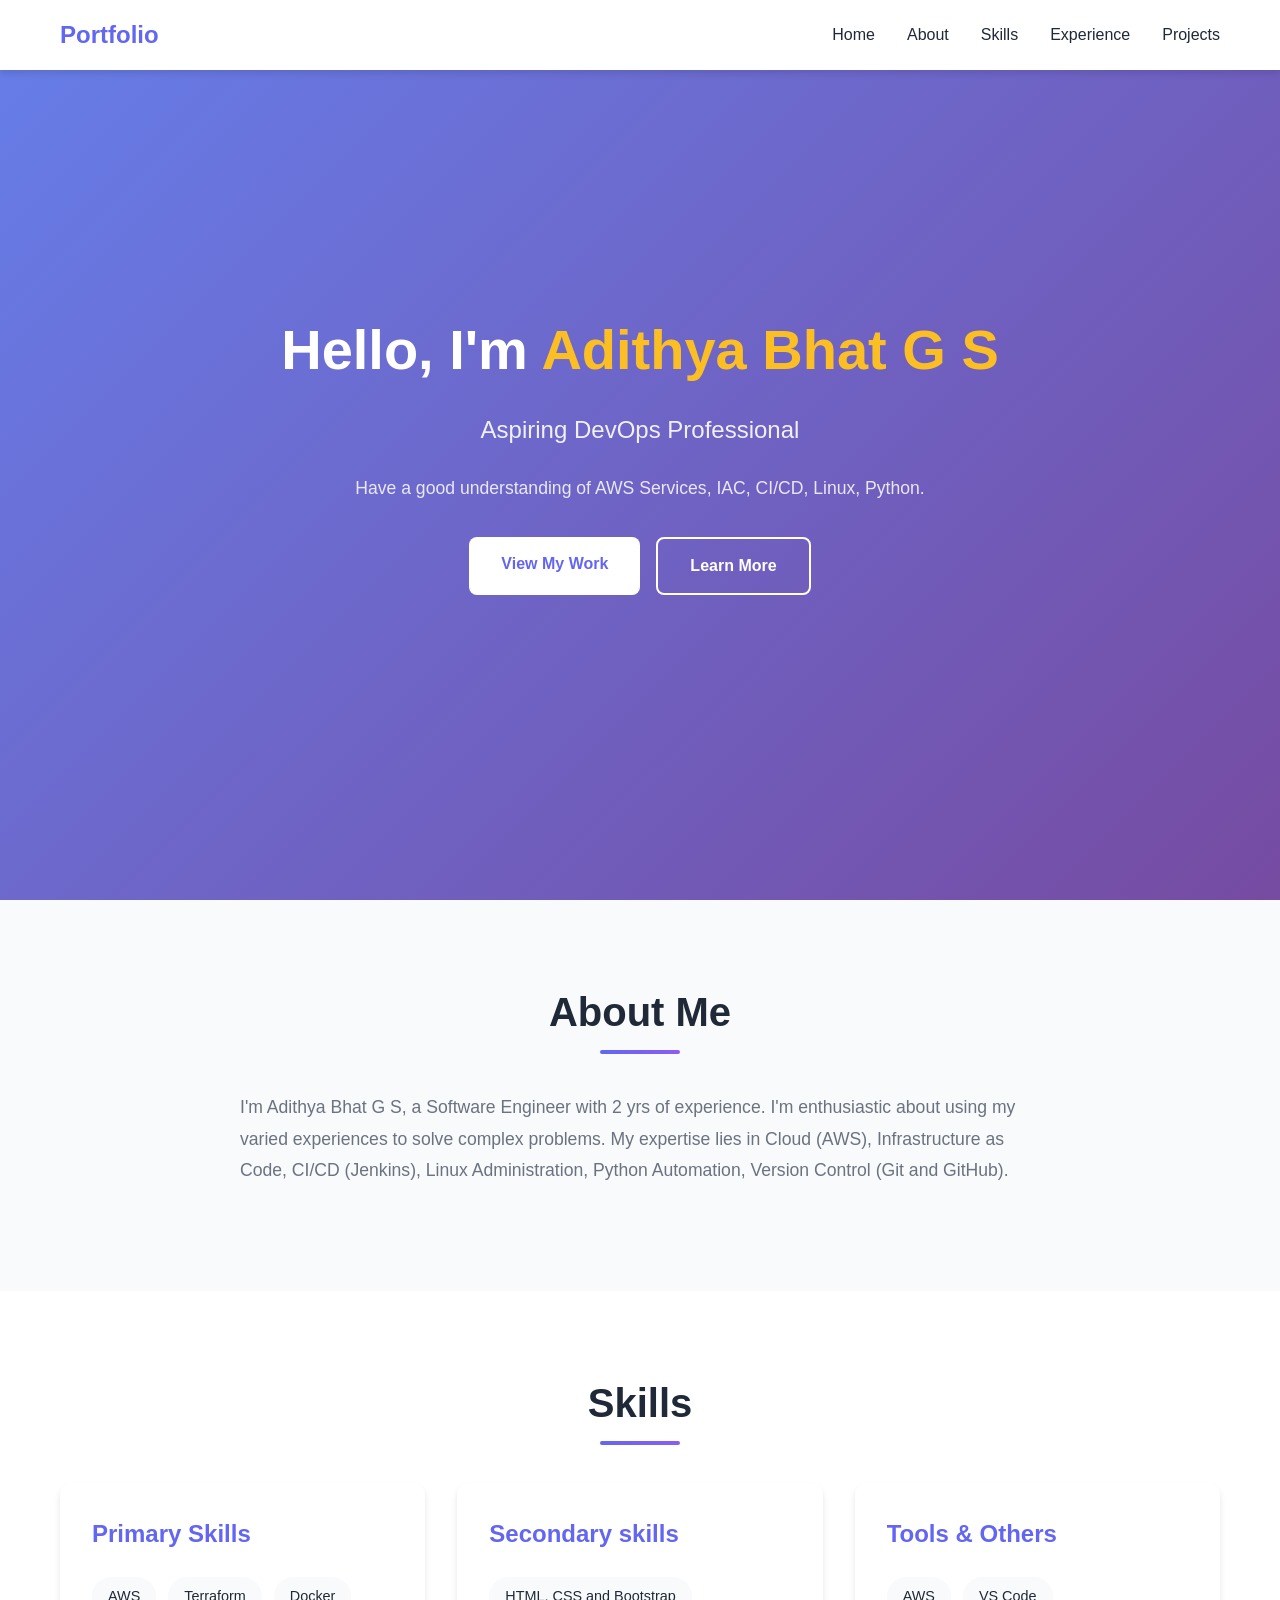
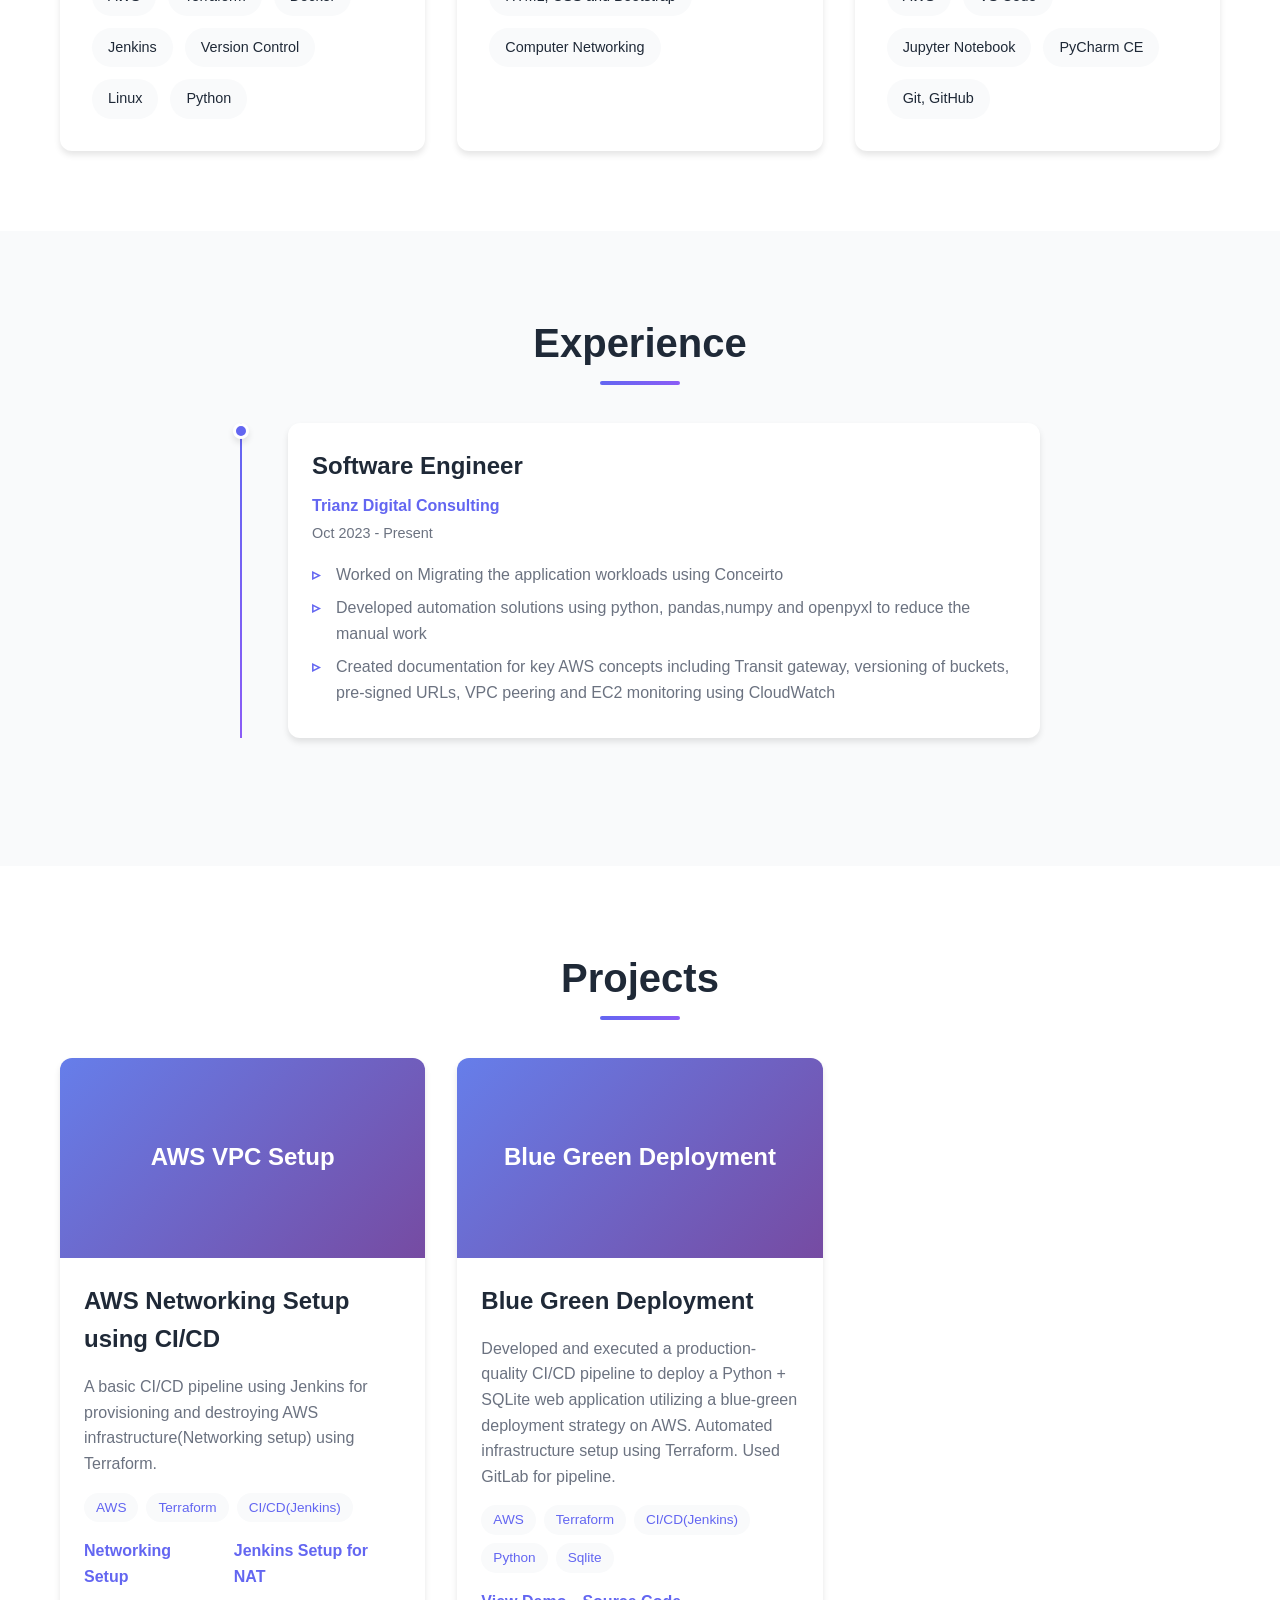
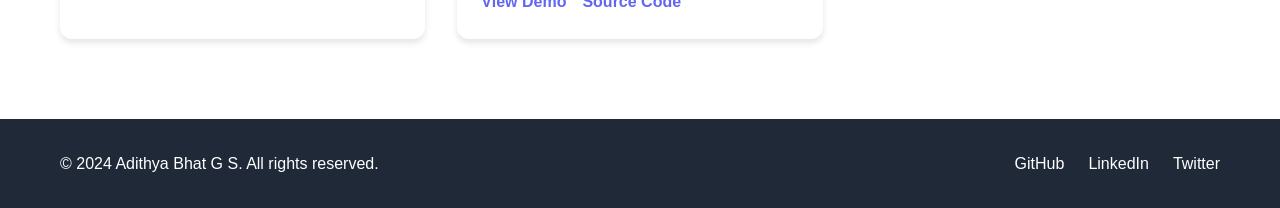
==== commit f5278e0c: "Trying to fix creds issue" ====
--- a/app/src/index.html
+++ b/app/src/index.html
@@ -143,7 +143,7 @@
                     <div class="project-content">
                         <h3 class="project-title">Blue Green Deployment</h3>
                         <p class="project-description">
-                            Developed and executed a production-quality CI/CD pipeline to deploy a Python + SQLite web application utilizing a blue-green deployment strategy on AWS. Automated infrastructure setup using Terraform. Used Jenkins for pipeline.
+                            Developed and executed a production-quality CI/CD pipeline to deploy a Python + SQLite web application utilizing a blue-green deployment strategy on AWS. Automated infrastructure setup using Terraform. Used GitLab for pipeline.
                         </p>
                         <div class="project-tags">
                             <span class="tag">AWS</span>
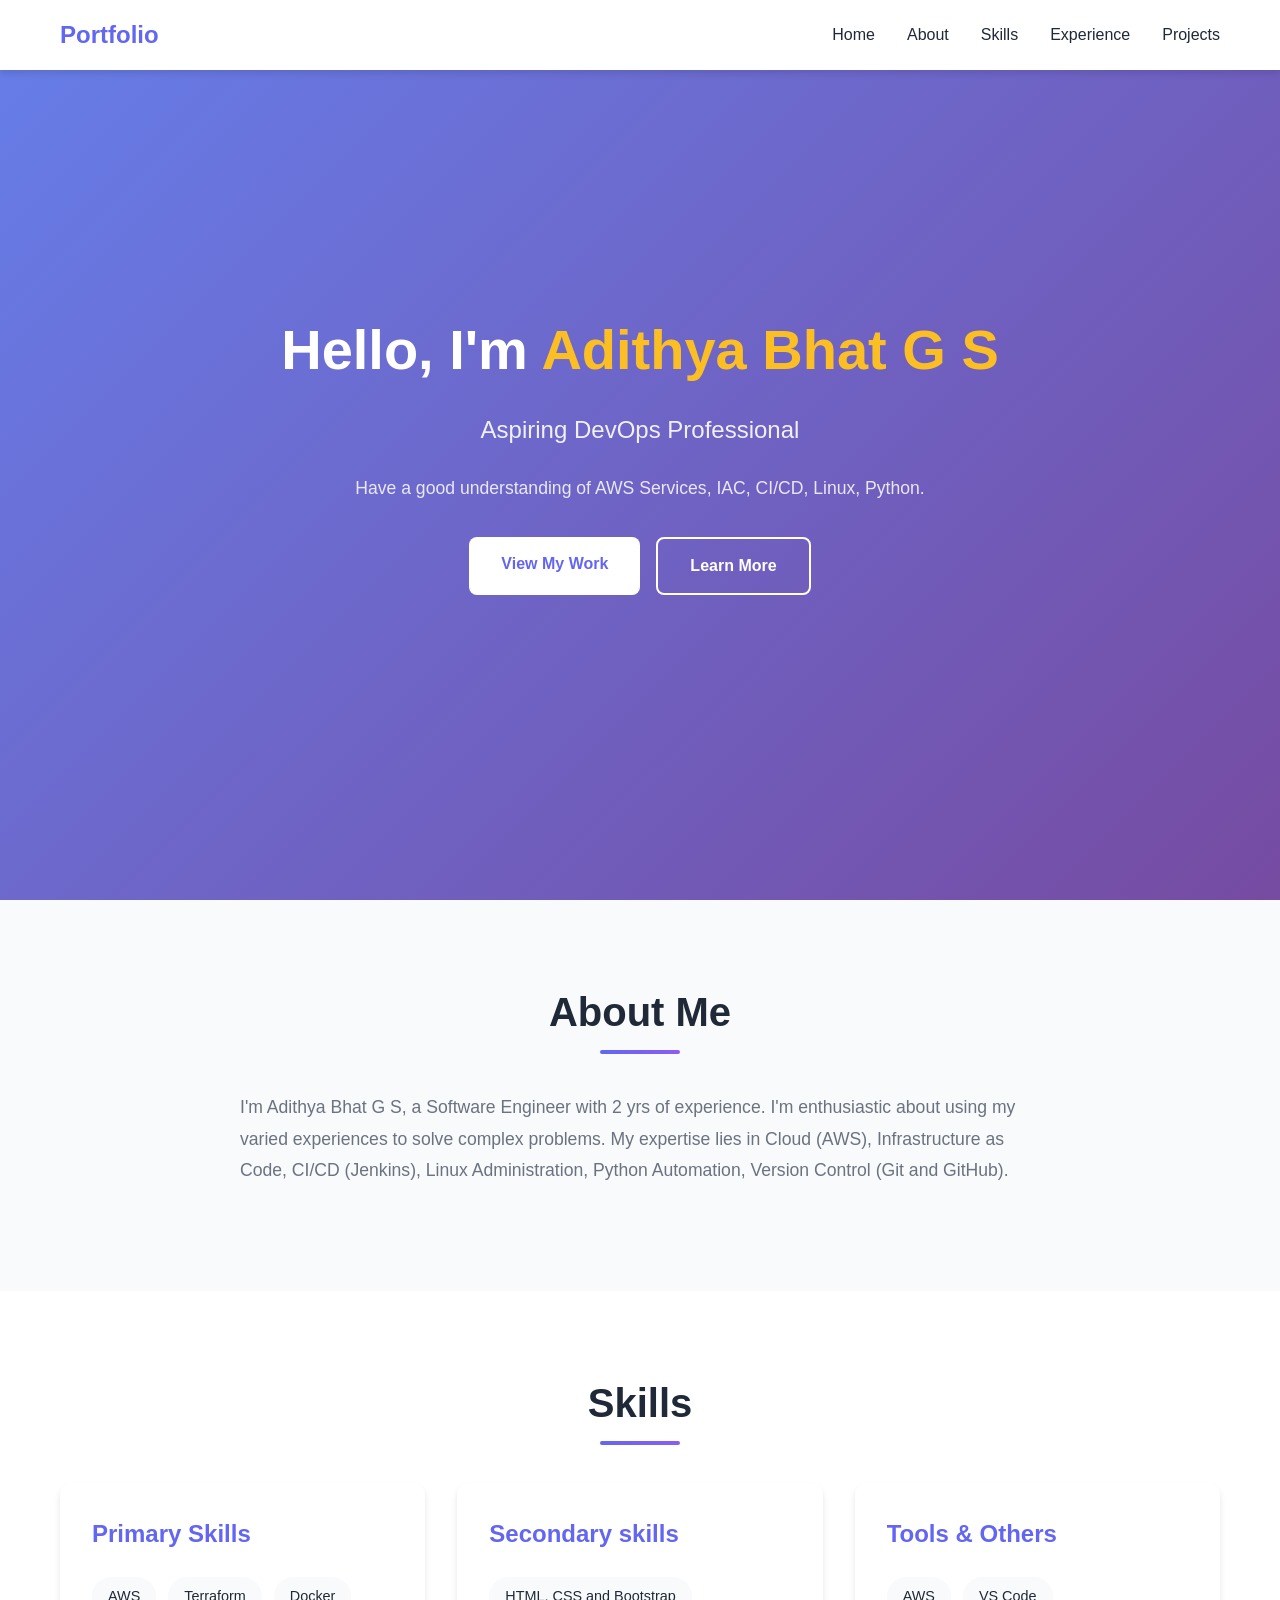
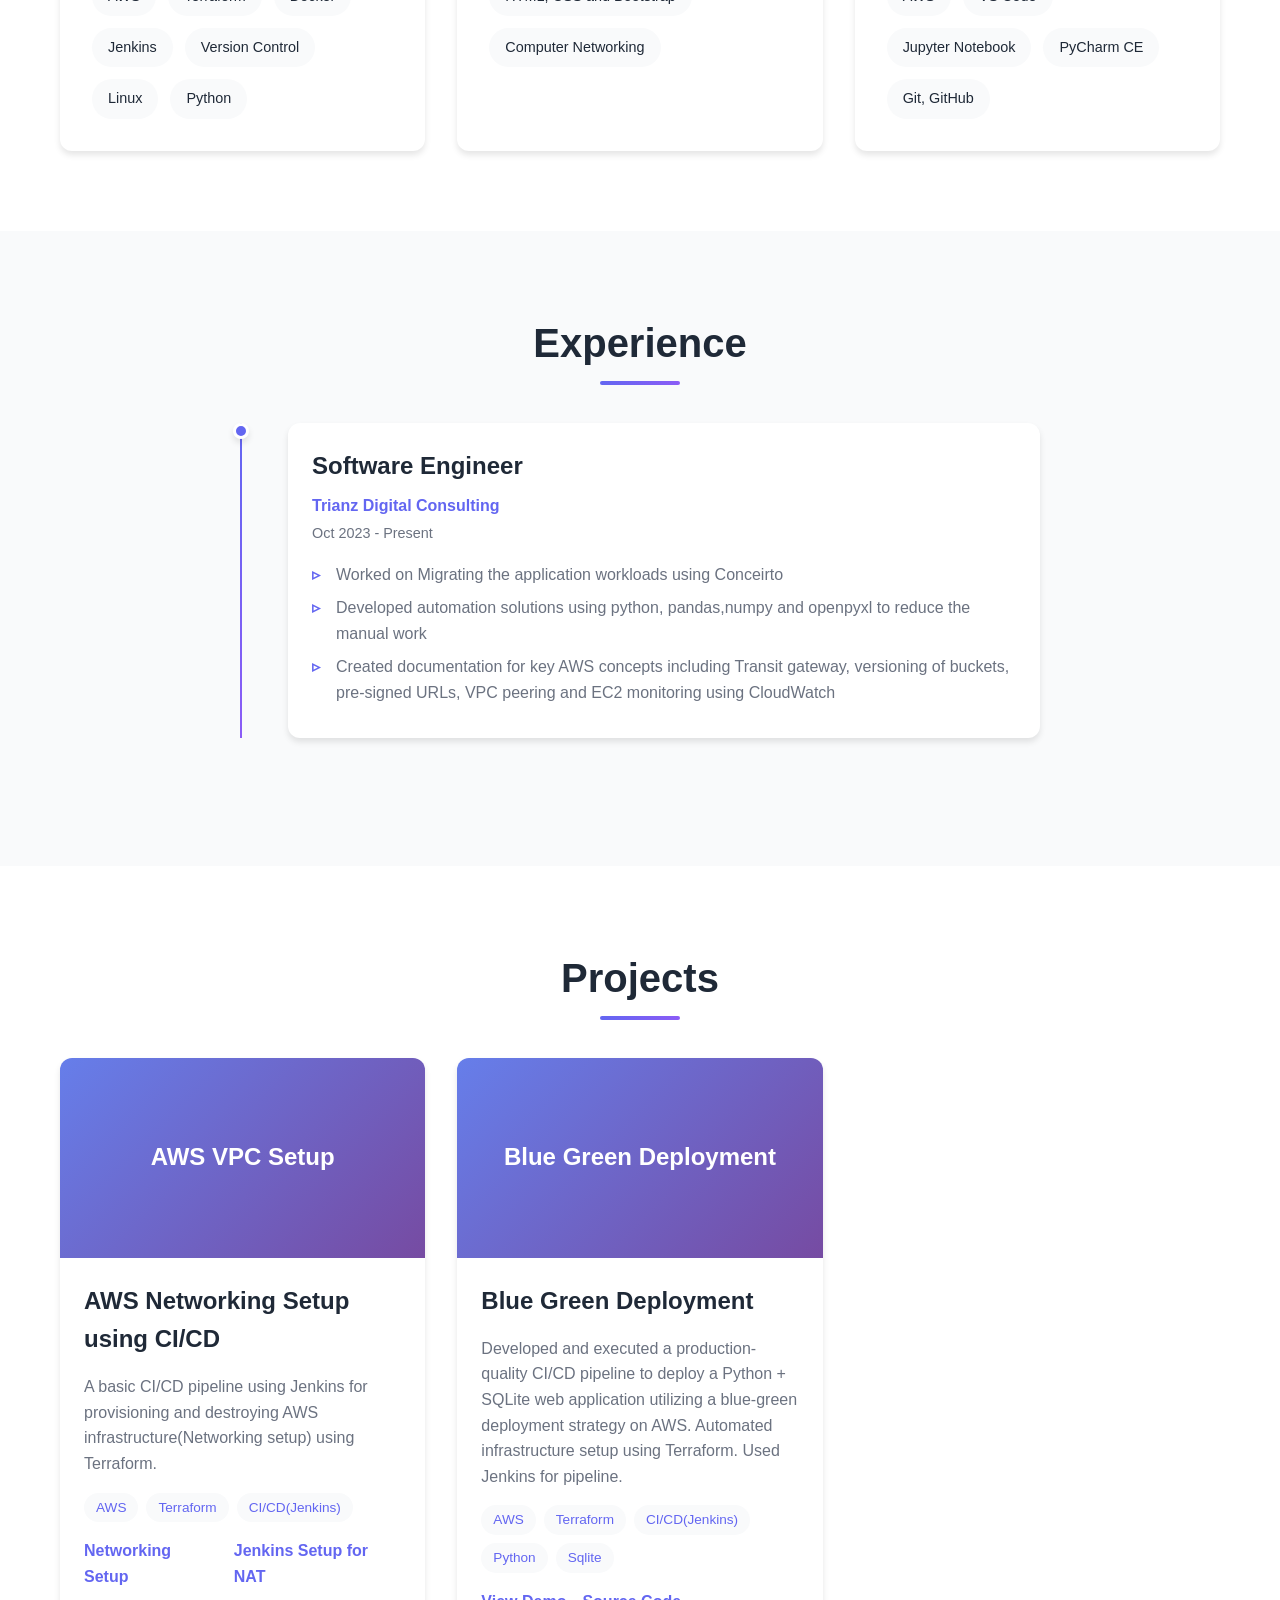
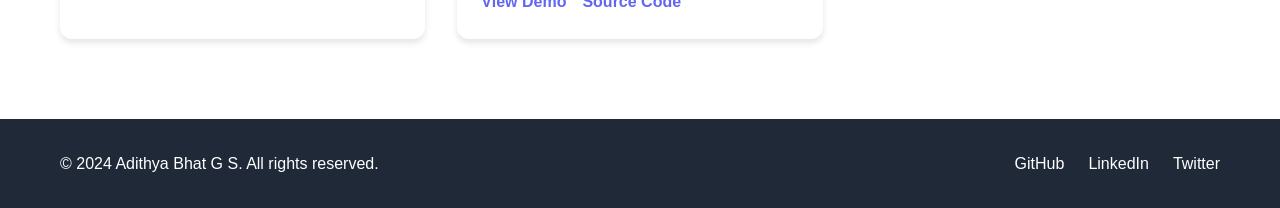
==== commit cb734b56: "Merge pull request #52 from AdithyaBhatGS/feature/github-workflows Trying to fix the issue with cred" ====
--- a/app/src/index.html
+++ b/app/src/index.html
@@ -143,7 +143,7 @@
                     <div class="project-content">
                         <h3 class="project-title">Blue Green Deployment</h3>
                         <p class="project-description">
-                            Developed and executed a production-quality CI/CD pipeline to deploy a Python + SQLite web application utilizing a blue-green deployment strategy on AWS. Automated infrastructure setup using Terraform. Used GitLab for pipeline.
+                            Developed and executed a production-quality CI/CD pipeline to deploy a Python + SQLite web application utilizing a blue-green deployment strategy on AWS. Automated infrastructure setup using Terraform. Used Jenkins for pipeline.
                         </p>
                         <div class="project-tags">
                             <span class="tag">AWS</span>
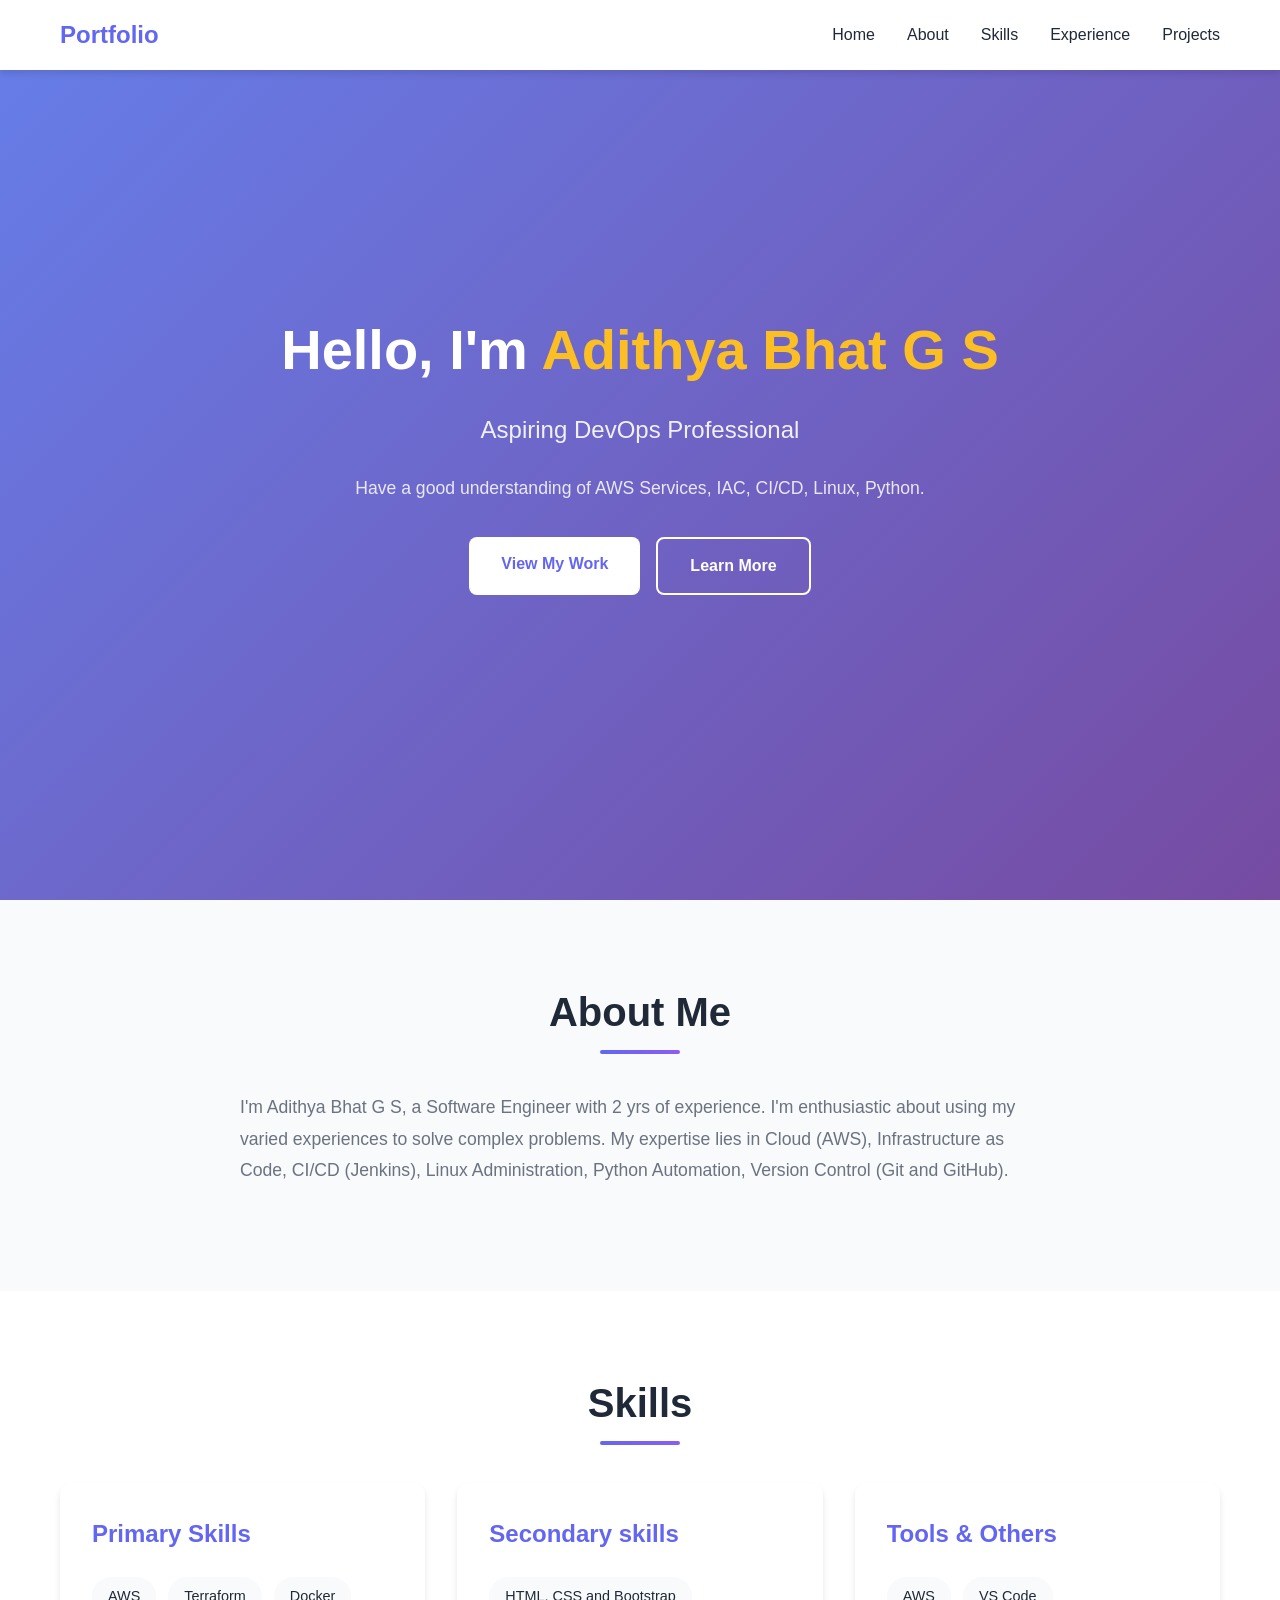
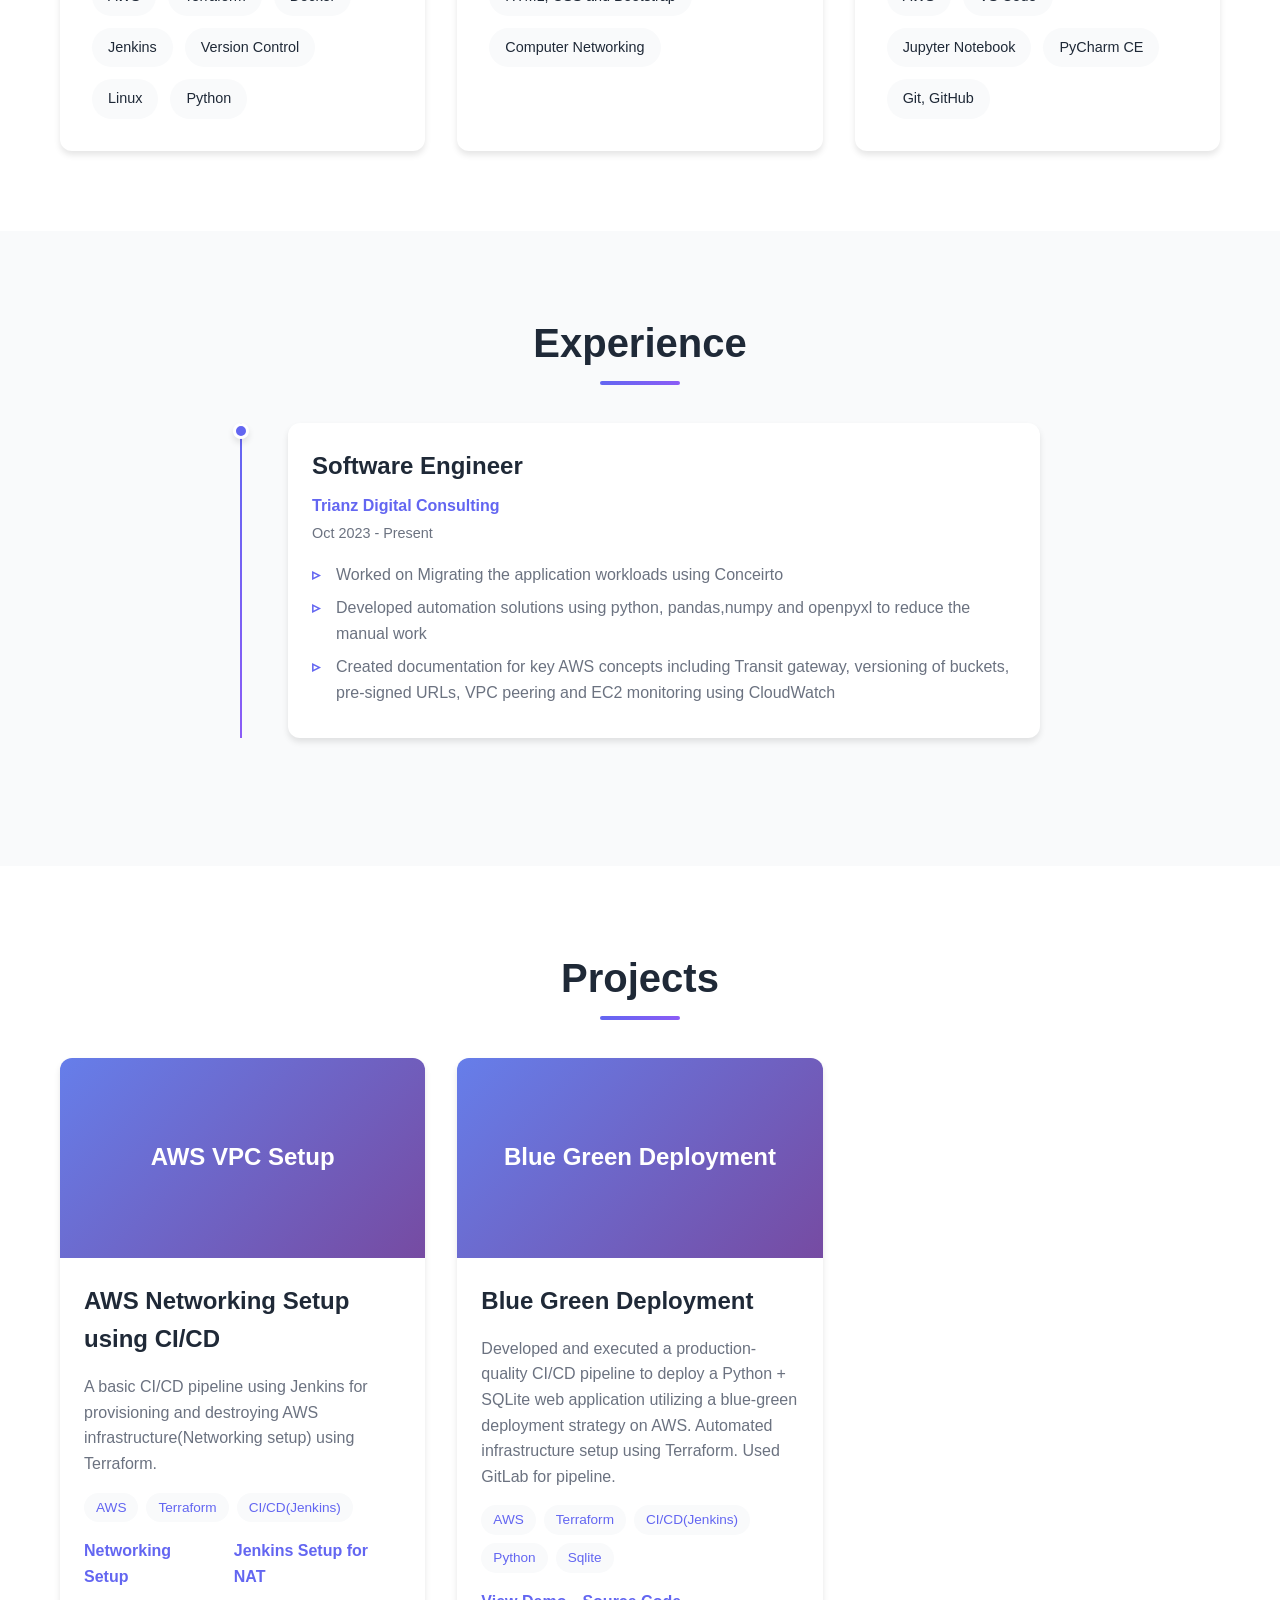
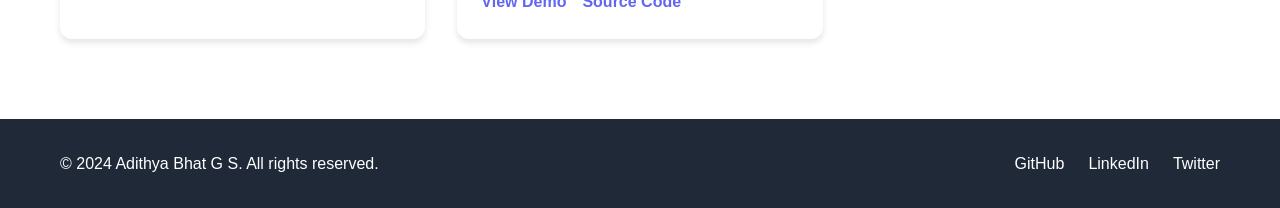
==== commit 7a8297e8: "Merge pull request #53 from AdithyaBhatGS/feature/github-workflows Feature/GitHub workflows" ====
--- a/app/src/index.html
+++ b/app/src/index.html
@@ -143,7 +143,7 @@
                     <div class="project-content">
                         <h3 class="project-title">Blue Green Deployment</h3>
                         <p class="project-description">
-                            Developed and executed a production-quality CI/CD pipeline to deploy a Python + SQLite web application utilizing a blue-green deployment strategy on AWS. Automated infrastructure setup using Terraform. Used Jenkins for pipeline.
+                            Developed and executed a production-quality CI/CD pipeline to deploy a Python + SQLite web application utilizing a blue-green deployment strategy on AWS. Automated infrastructure setup using Terraform. Used GitLab for pipeline.
                         </p>
                         <div class="project-tags">
                             <span class="tag">AWS</span>
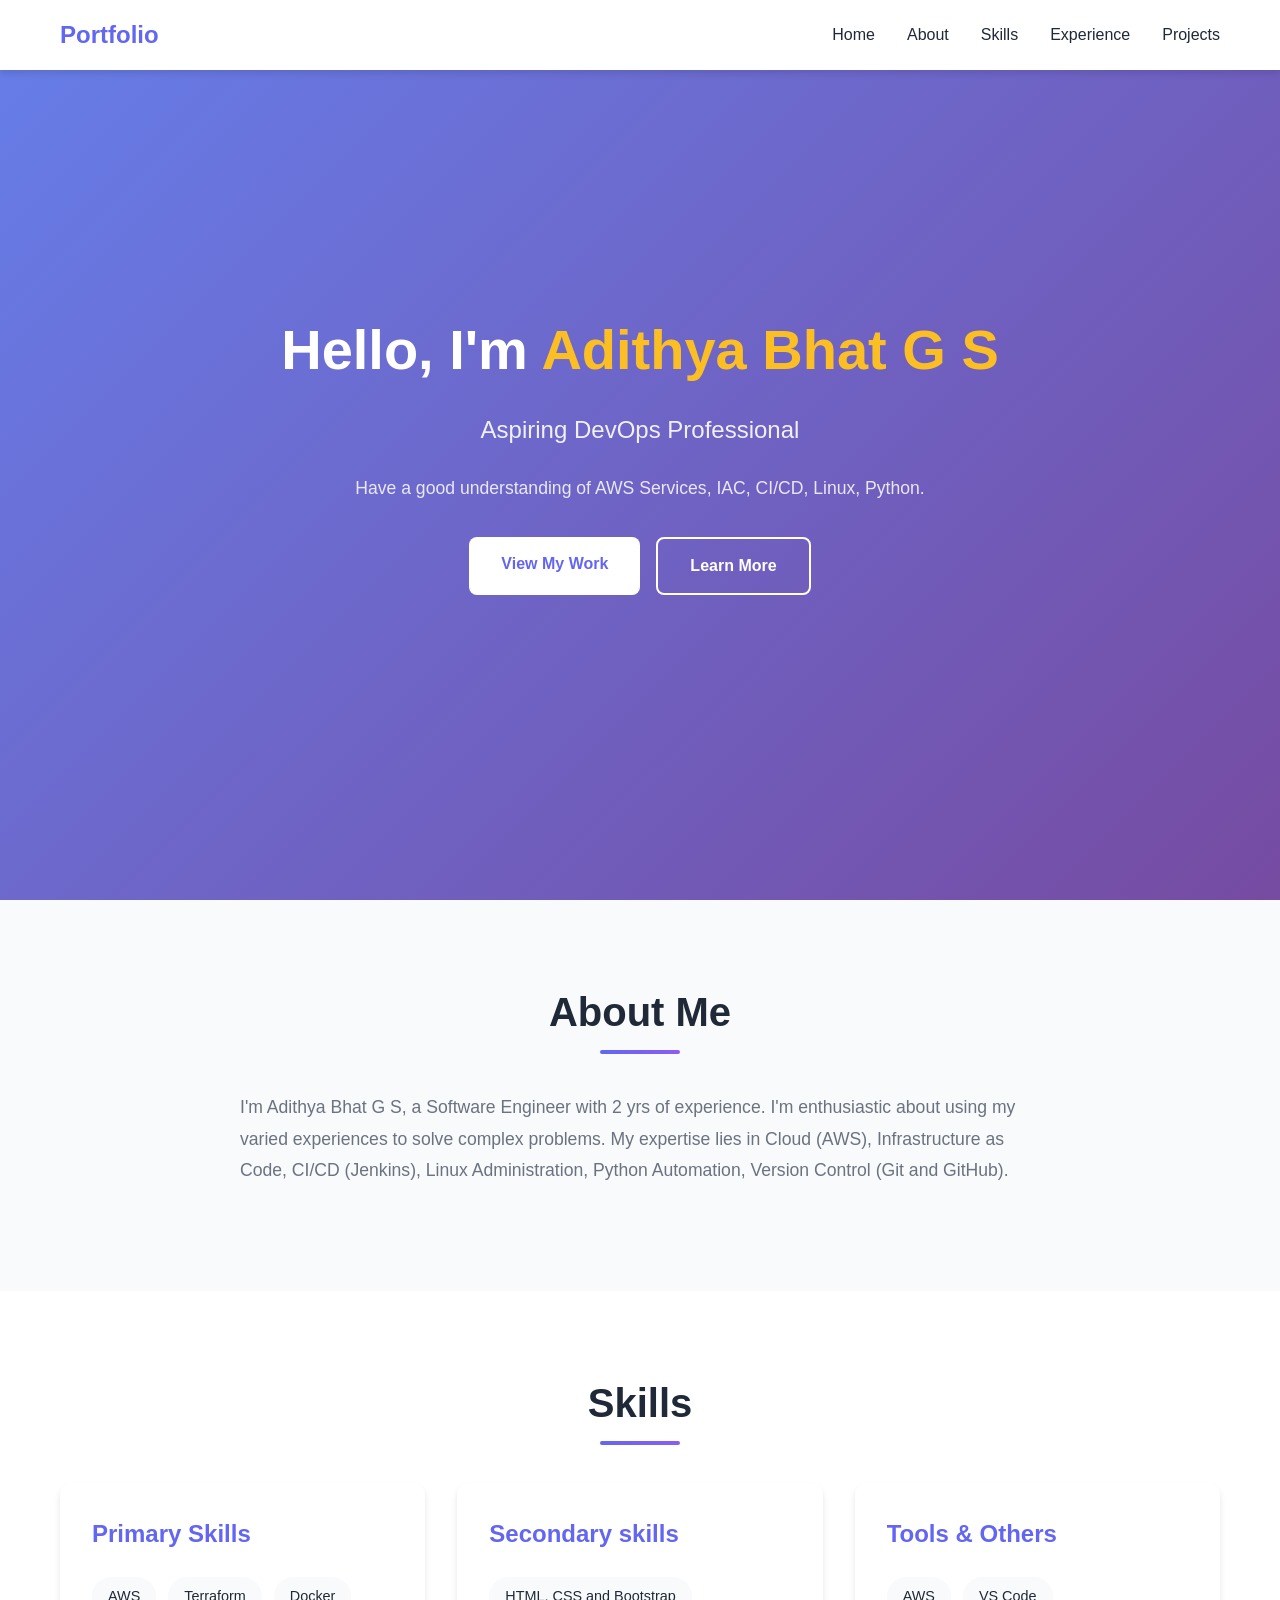
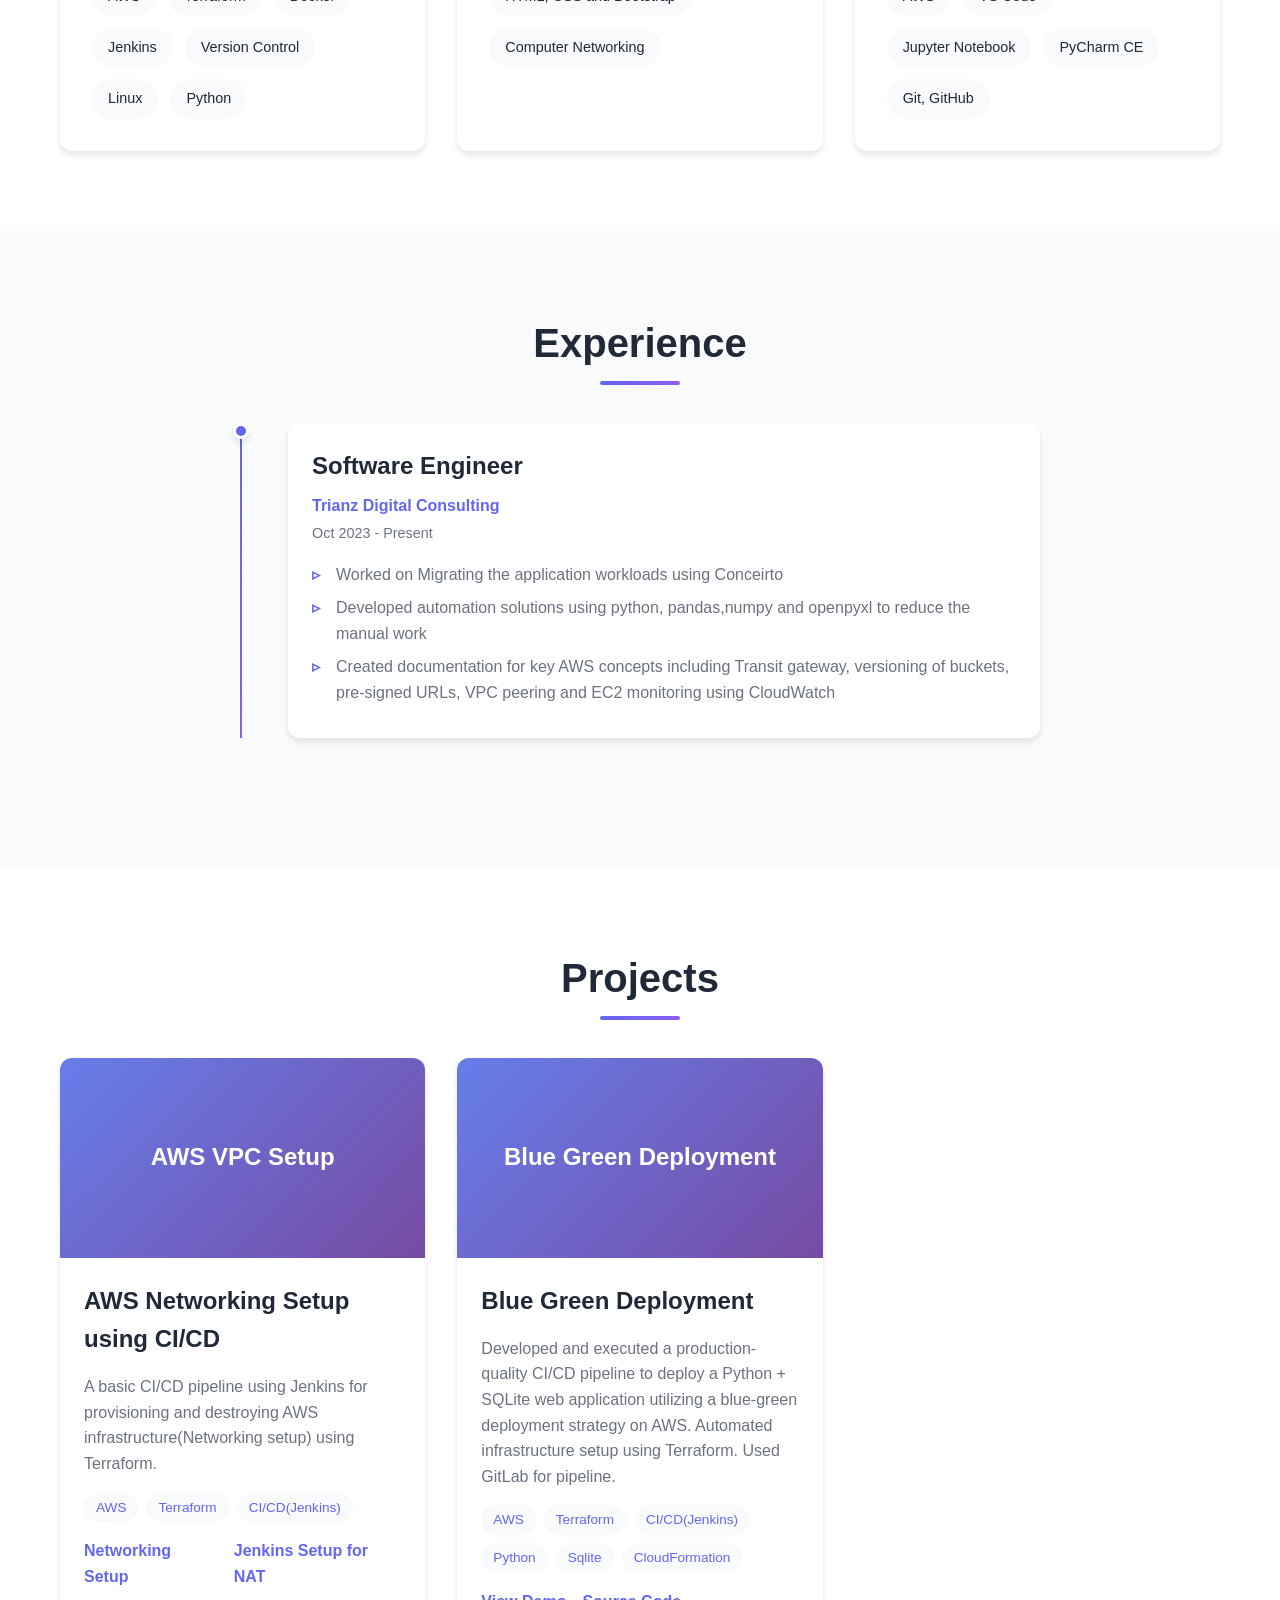
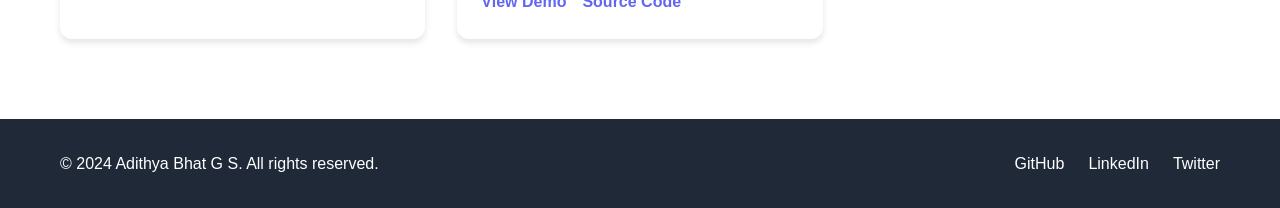
==== commit 6299538e: "Modified the app code" ====
--- a/app/src/index.html
+++ b/app/src/index.html
@@ -151,6 +151,7 @@
                             <span class="tag">CI/CD(Jenkins)</span>
                             <span class="tag">Python</span>
                             <span class="tag">Sqlite</span>
+                            <span class="tag">CloudFormation</span>
                         </div>
                         <div class="project-links">
                             <a href="#" class="project-link">View Demo</a>
